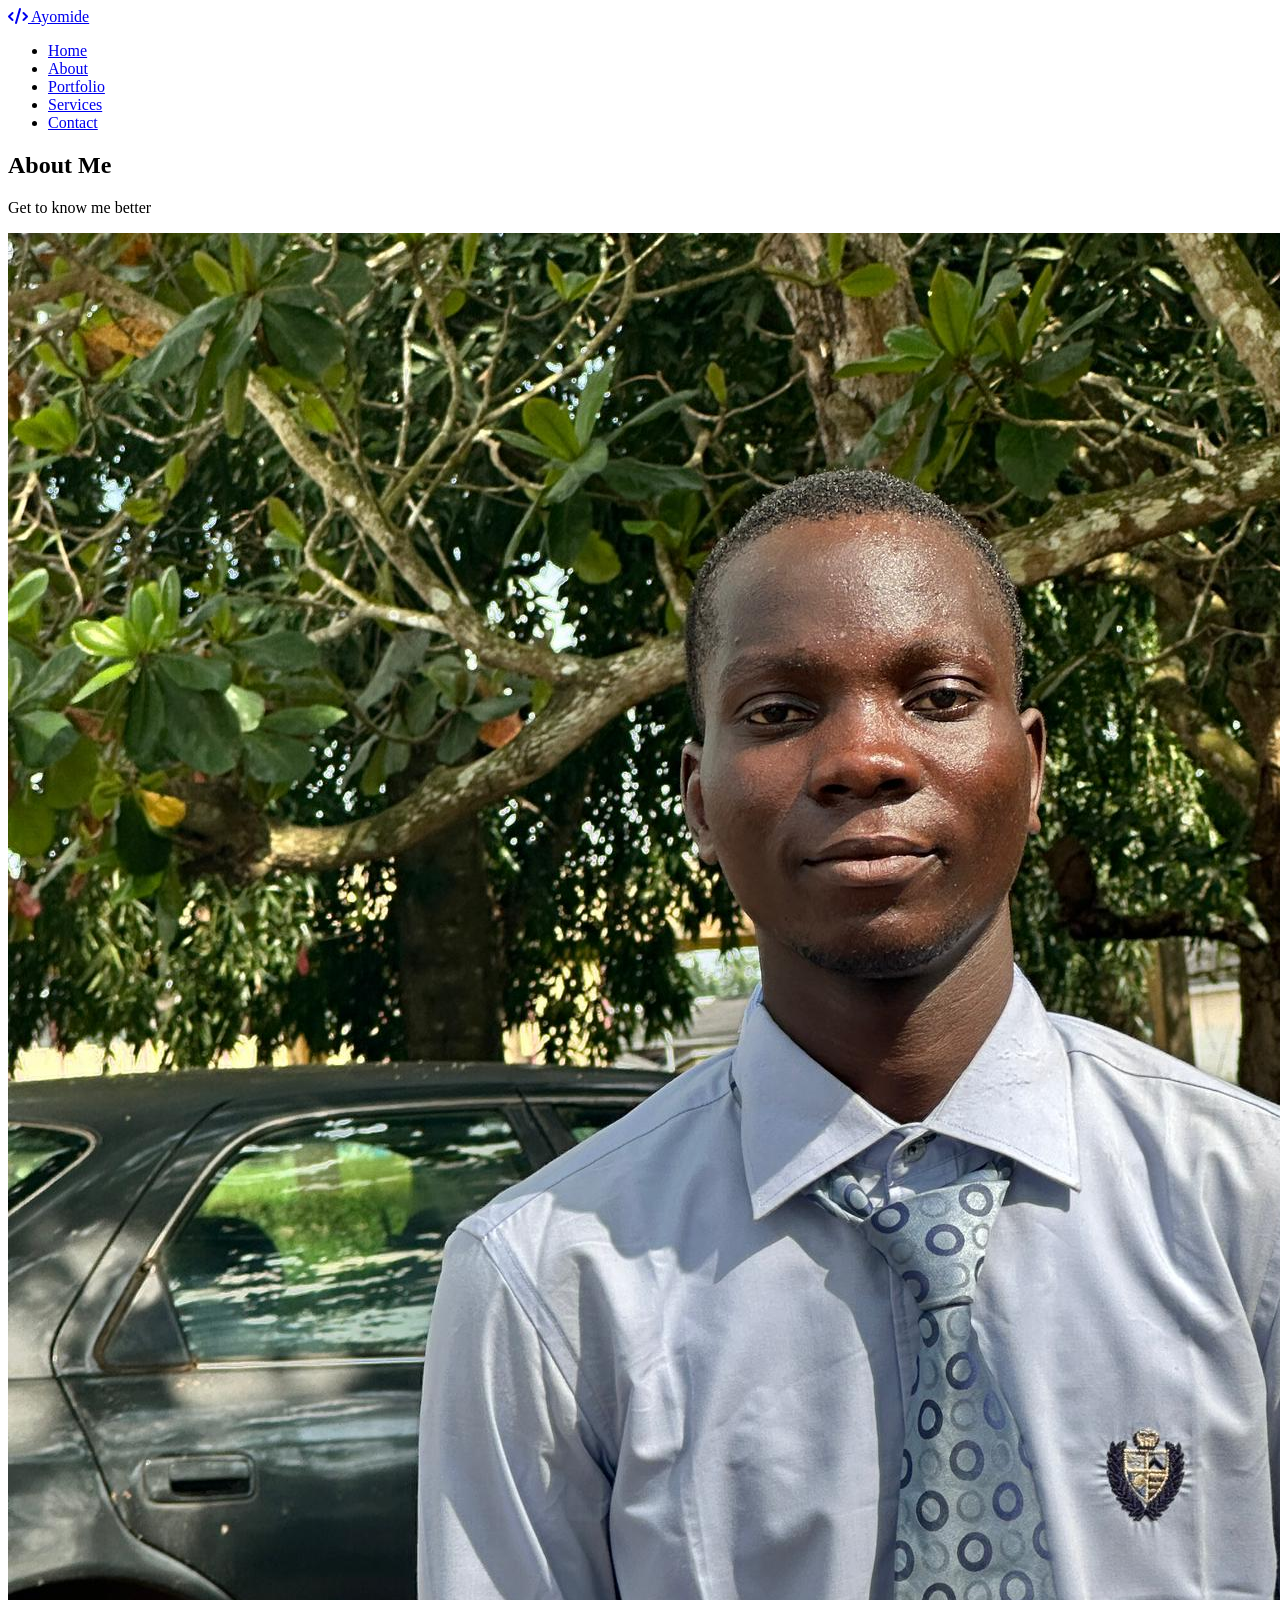
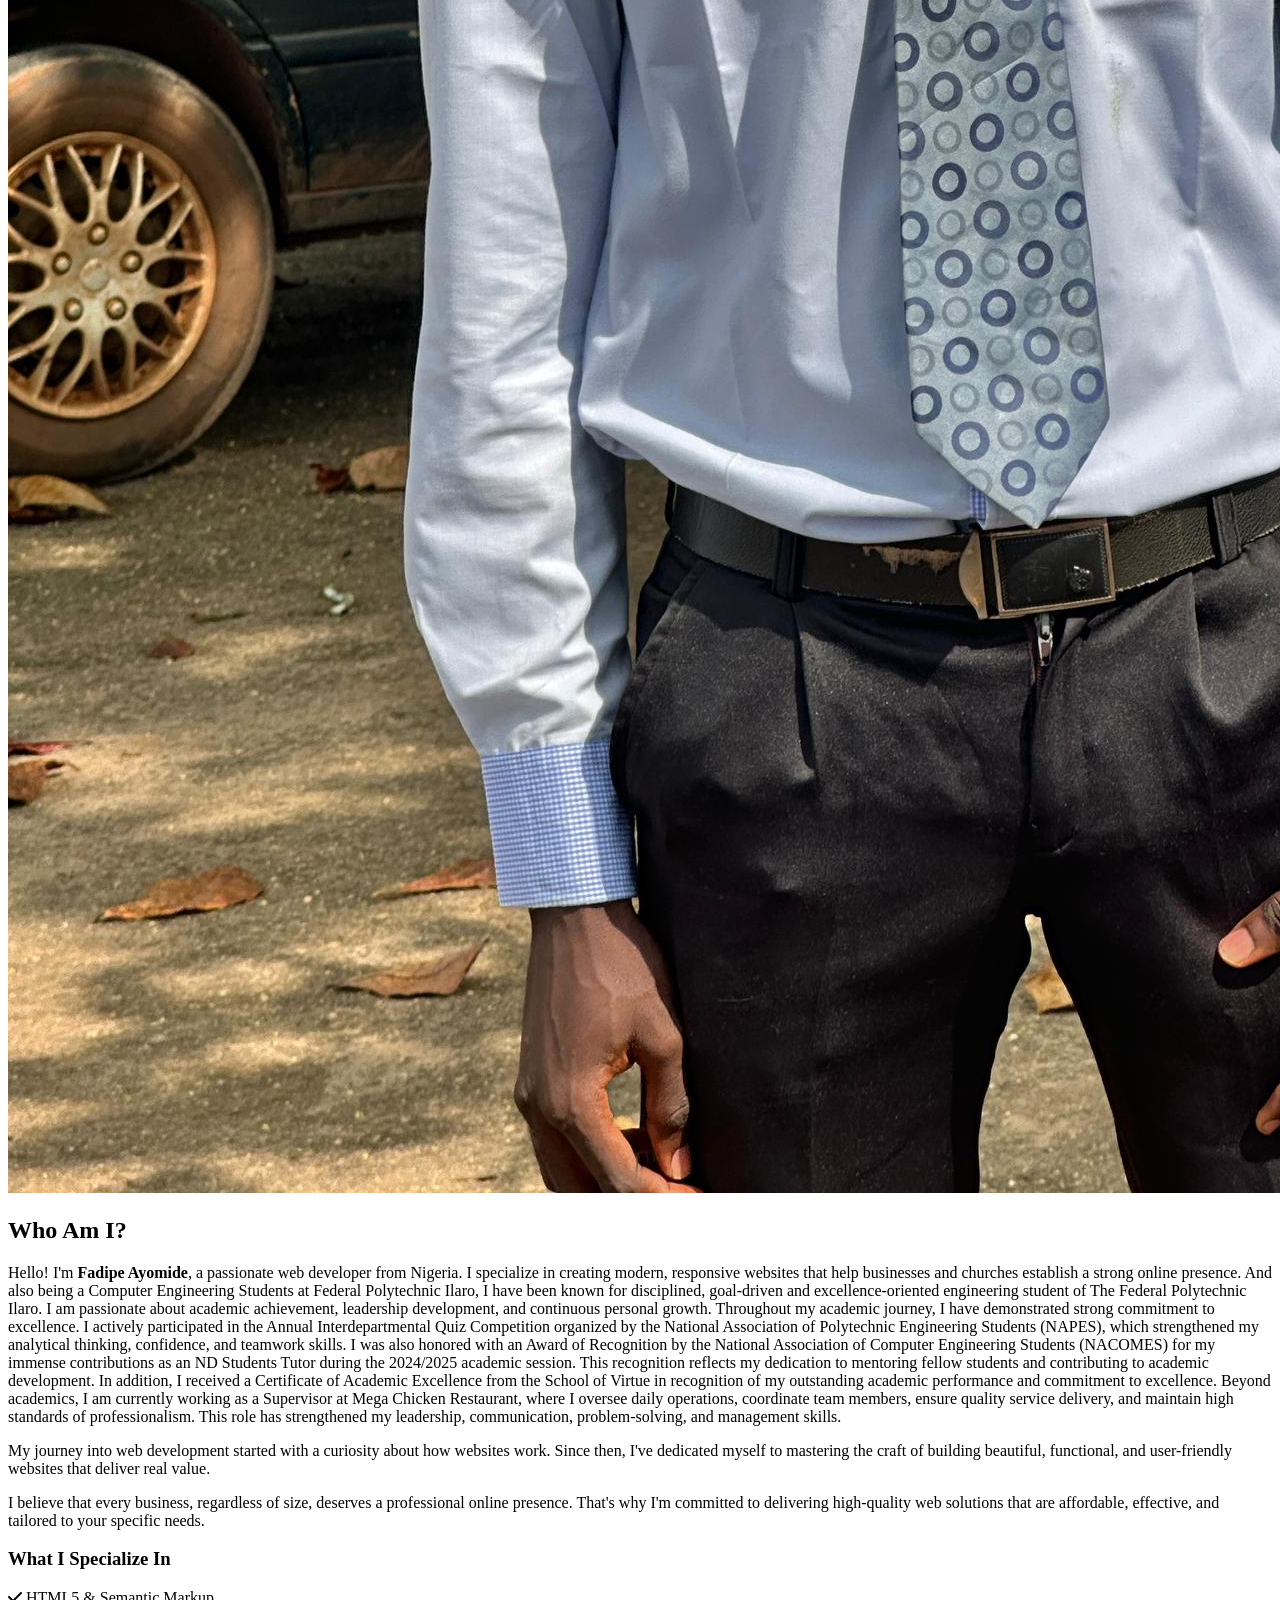
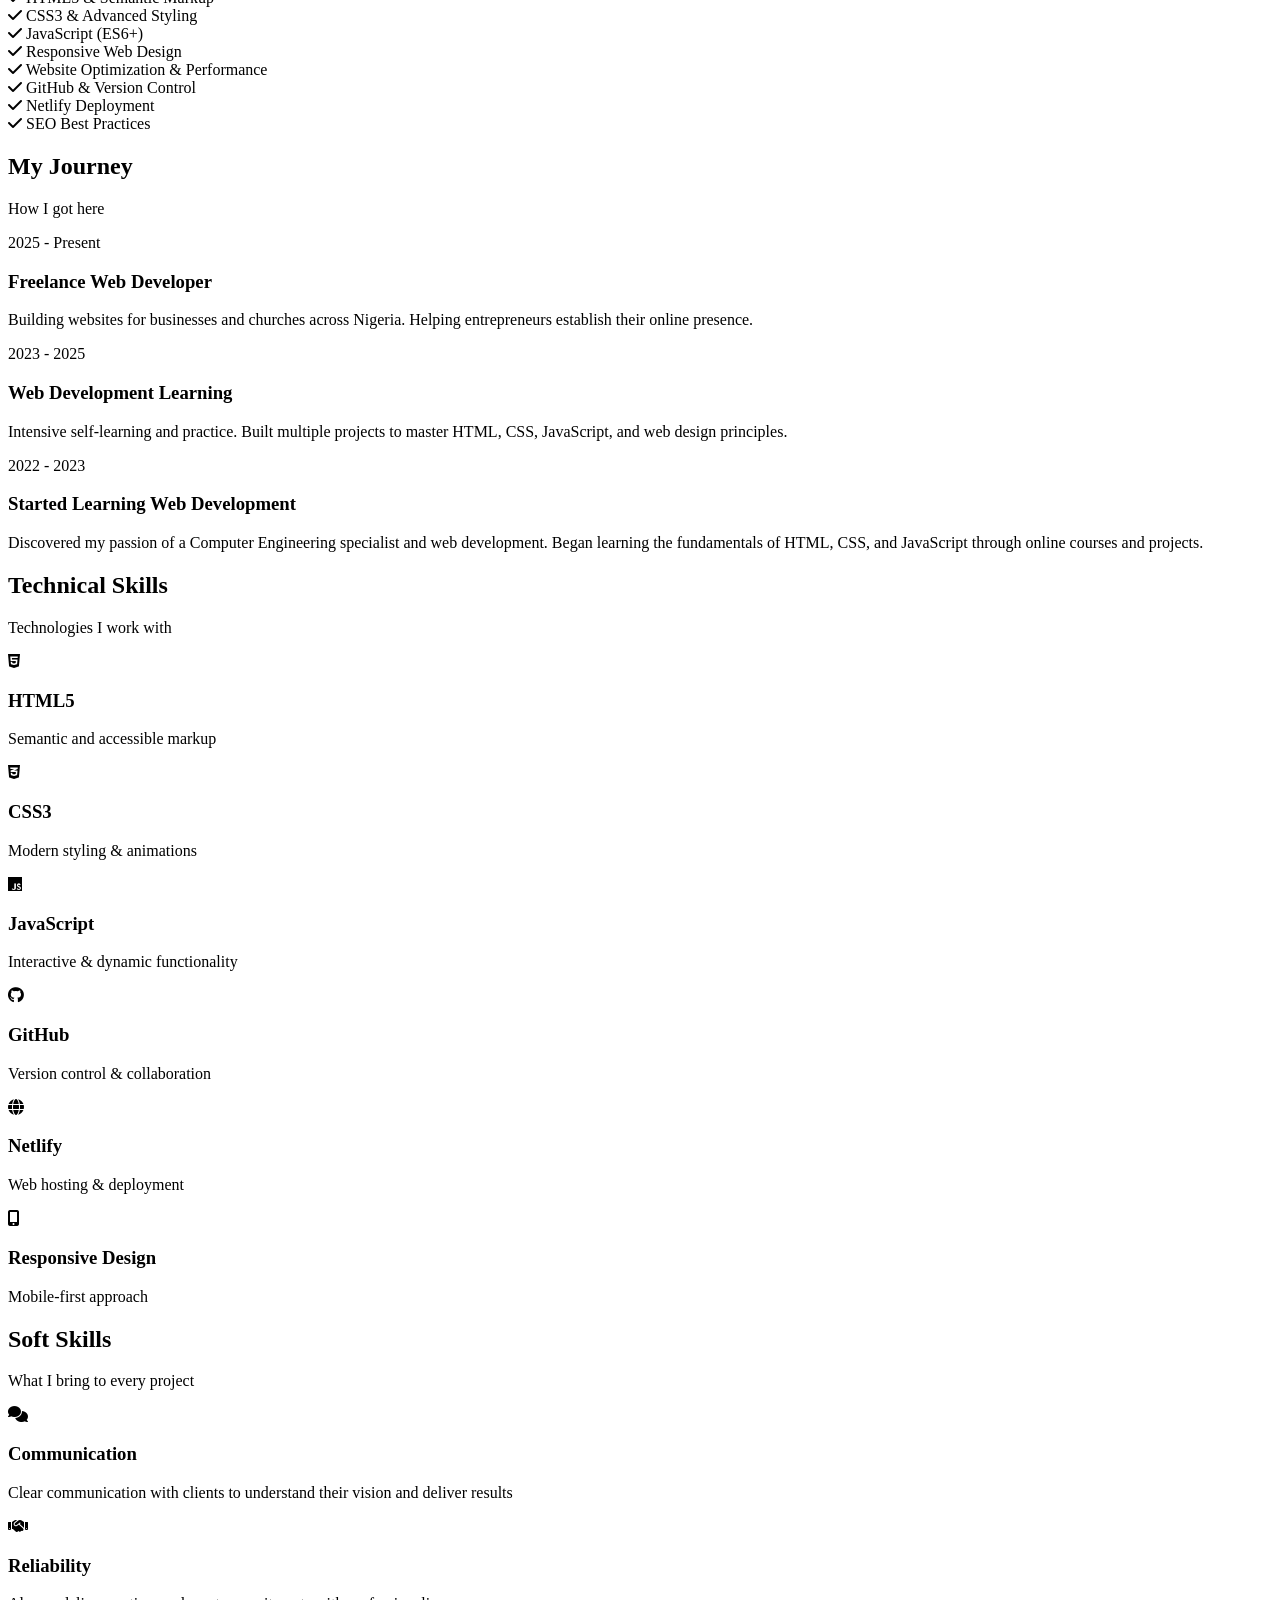
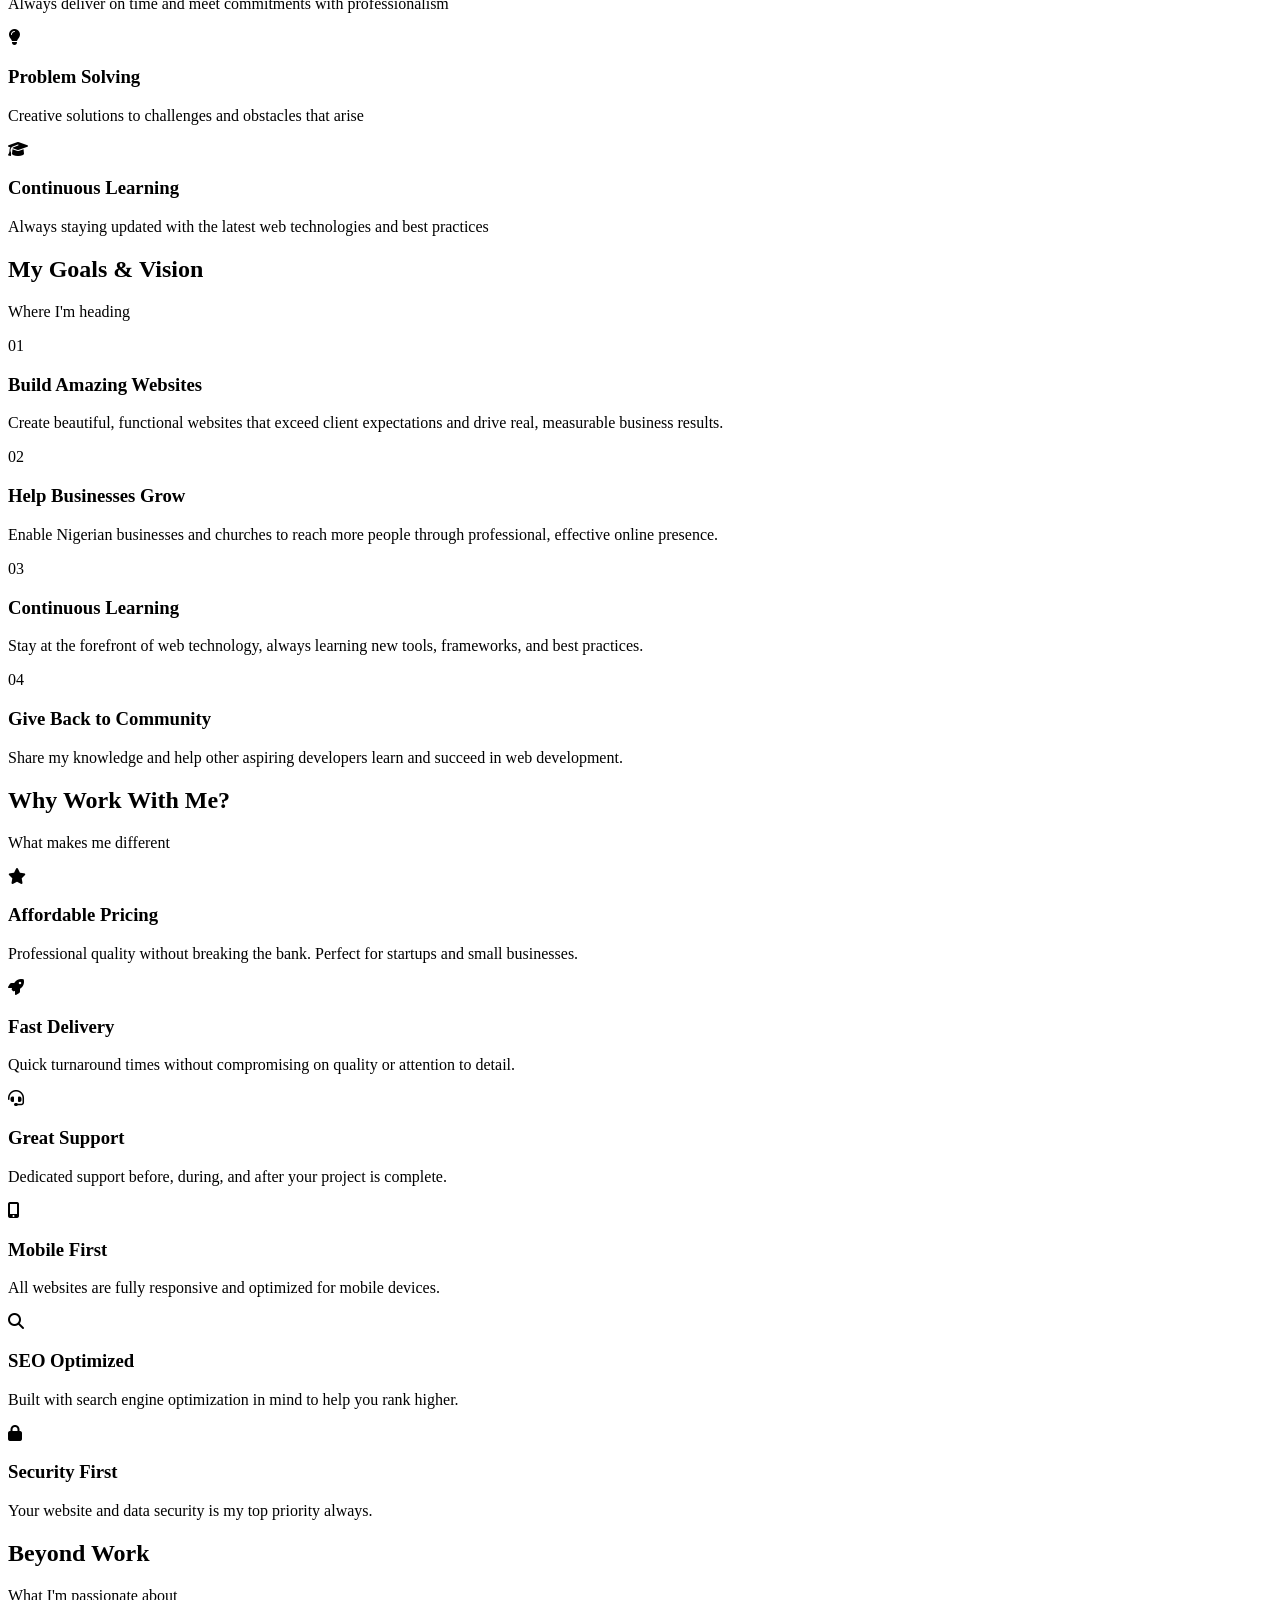
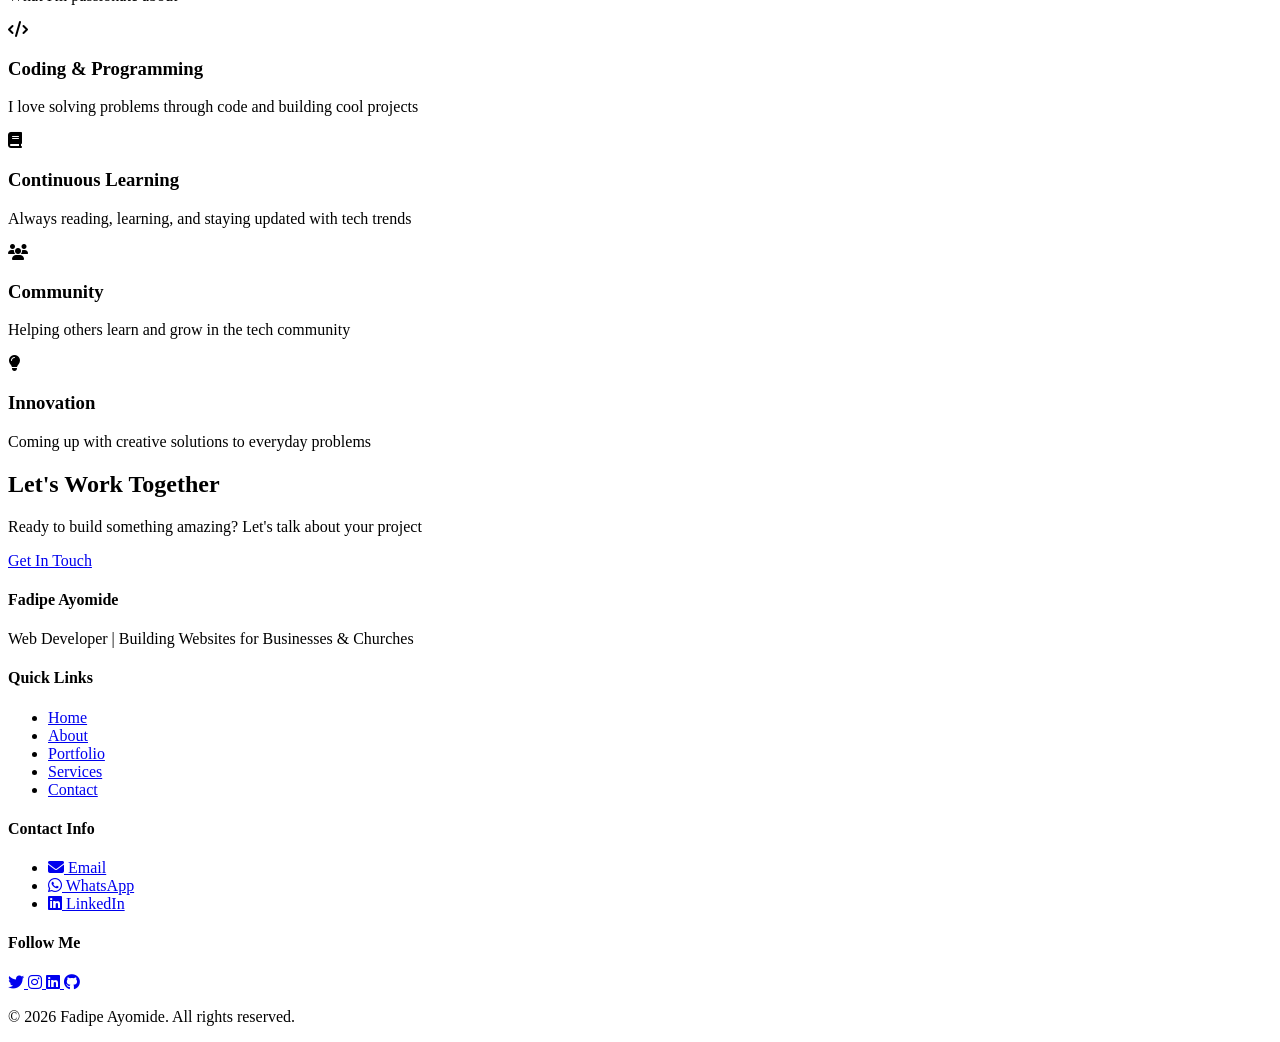
==== about.html @ 08aa9888 "Add files via upload Initial upload" ====
<!DOCTYPE html>
<html lang="en">
<head>
    <meta charset="UTF-8">
    <meta name="viewport" content="width=device-width, initial-scale=1.0">
    <title>About Me - Fadipe Ayomide | Web Developer</title>
    <link rel="stylesheet" href="css/styles.css">
    <link rel="stylesheet" href="css/responsive.css">
    <link rel="stylesheet" href="https://cdnjs.cloudflare.com/ajax/libs/font-awesome/6.4.0/css/all.min.css">
</head>
<body>
    <!-- ==================== NAVIGATION ==================== -->
    <nav class="navbar">
        <div class="container">
            <div class="logo">
                <a href="index.html">
                    <i class="fas fa-code"></i> Ayomide
                </a>
            </div>
            <ul class="nav-links">
                <li><a href="index.html">Home</a></li>
                <li><a href="about.html" class="active">About</a></li>
                <li><a href="portfolio.html">Portfolio</a></li>
                <li><a href="services.html">Services</a></li>
                <li><a href="contact.html">Contact</a></li>
            </ul>
            <div class="hamburger">
                <span></span>
                <span></span>
                <span></span>
            </div>
        </div>
    </nav>

    <!-- ==================== PAGE HEADER ==================== -->
    <section class="page-header">
        <div class="container">
            <h1>About Me</h1>
            <p>Get to know me better</p>
        </div>
    </section>

    <!-- ==================== ABOUT CONTENT ==================== -->
    <section class="about-section">
        <div class="container">
            <div class="about-grid">
                <div class="about-image">
                    <img src="profile-photo.jpg" alt="Fadipe Ayomide - Web Developer">
                </div>
                <div class="about-content">
                    <h2>Who Am I?</h2>
                    <p>
                        Hello! I'm <strong>Fadipe Ayomide</strong>, a passionate web developer from Nigeria. 
                        I specialize in creating modern, responsive websites that help businesses and churches 
                        establish a strong online presence.
                        And also being a Computer Engineering Students at Federal Polytechnic Ilaro, I have been known for  disciplined, goal-driven and excellence-oriented engineering student of The Federal Polytechnic Ilaro. I am passionate about academic achievement, leadership development, and continuous personal growth.
Throughout my academic journey, I have demonstrated strong commitment to excellence. I actively participated in the Annual Interdepartmental Quiz Competition organized by the National Association of Polytechnic Engineering Students (NAPES), which strengthened my analytical thinking, confidence, and teamwork skills.
I was also honored with an Award of Recognition by the National Association of Computer Engineering Students (NACOMES) for my immense contributions as an ND Students Tutor during the 2024/2025 academic session. This recognition reflects my dedication to mentoring fellow students and contributing to academic development.
In addition, I received a Certificate of Academic Excellence from the School of Virtue in recognition of my outstanding academic performance and commitment to excellence.
Beyond academics, I am currently working as a Supervisor at Mega Chicken Restaurant, where I oversee daily operations, coordinate team members, ensure quality service delivery, and maintain high standards of professionalism. This role has strengthened my leadership, communication, problem-solving, and management skills.
                    </p>
                    <p>
                        My journey into web development started with a curiosity about how websites work. 
                        Since then, I've dedicated myself to mastering the craft of building beautiful, 
                        functional, and user-friendly websites that deliver real value.
                    </p>
                    <p>
                        I believe that every business, regardless of size, deserves a professional online presence. 
                        That's why I'm committed to delivering high-quality web solutions that are affordable, 
                        effective, and tailored to your specific needs.
                    </p>

                    <h3>What I Specialize In</h3>
                    <div class="skills-list">
                        <div class="skill-item-text">
                            <i class="fas fa-check"></i>
                            <span>HTML5 & Semantic Markup</span>
                        </div>
                        <div class="skill-item-text">
                            <i class="fas fa-check"></i>
                            <span>CSS3 & Advanced Styling</span>
                        </div>
                        <div class="skill-item-text">
                            <i class="fas fa-check"></i>
                            <span>JavaScript (ES6+)</span>
                        </div>
                        <div class="skill-item-text">
                            <i class="fas fa-check"></i>
                            <span>Responsive Web Design</span>
                        </div>
                        <div class="skill-item-text">
                            <i class="fas fa-check"></i>
                            <span>Website Optimization & Performance</span>
                        </div>
                        <div class="skill-item-text">
                            <i class="fas fa-check"></i>
                            <span>GitHub & Version Control</span>
                        </div>
                        <div class="skill-item-text">
                            <i class="fas fa-check"></i>
                            <span>Netlify Deployment</span>
                        </div>
                        <div class="skill-item-text">
                            <i class="fas fa-check"></i>
                            <span>SEO Best Practices</span>
                        </div>
                    </div>
                </div>
            </div>
        </div>
    </section>

    <!-- ==================== EXPERIENCE TIMELINE ==================== -->
    <section class="experience-section">
        <div class="container">
            <div class="section-header">
                <h2>My Journey</h2>
                <p class="section-subtitle">How I got here</p>
            </div>

            <div class="timeline">
                <div class="timeline-item">
                    <div class="timeline-date">2025 - Present</div>
                    <div class="timeline-content">
                        <h3>Freelance Web Developer</h3>
                        <p>
                            Building websites for businesses and churches across Nigeria. 
                            Helping entrepreneurs establish their online presence.
                        </p>
                    </div>
                </div>

                <div class="timeline-item">
                    <div class="timeline-date">2023 - 2025</div>
                    <div class="timeline-content">
                        <h3>Web Development Learning</h3>
                        <p>
                            Intensive self-learning and practice. Built multiple projects to master 
                            HTML, CSS, JavaScript, and web design principles.
                        </p>
                    </div>
                </div>

                <div class="timeline-item">
                    <div class="timeline-date">2022 - 2023</div>
                    <div class="timeline-content">
                        <h3>Started Learning Web Development</h3>
                        <p>
                            Discovered my passion of a Computer Engineering specialist and web development. Began learning the fundamentals 
                            of HTML, CSS, and JavaScript through online courses and projects.
                        </p>
                    </div>
                </div>
            </div>
        </div>
    </section>

    <!-- ==================== TECHNICAL SKILLS ==================== -->
    <section class="technical-skills">
        <div class="container">
            <div class="section-header">
                <h2>Technical Skills</h2>
                <p class="section-subtitle">Technologies I work with</p>
            </div>

            <div class="skills-grid">
                <div class="skill-card">
                    <i class="fab fa-html5"></i>
                    <h3>HTML5</h3>
                    <p>Semantic and accessible markup</p>
                </div>
                <div class="skill-card">
                    <i class="fab fa-css3-alt"></i>
                    <h3>CSS3</h3>
                    <p>Modern styling & animations</p>
                </div>
                <div class="skill-card">
                    <i class="fab fa-js"></i>
                    <h3>JavaScript</h3>
                    <p>Interactive & dynamic functionality</p>
                </div>
                <div class="skill-card">
                    <i class="fab fa-github"></i>
                    <h3>GitHub</h3>
                    <p>Version control & collaboration</p>
                </div>
                <div class="skill-card">
                    <i class="fas fa-globe"></i>
                    <h3>Netlify</h3>
                    <p>Web hosting & deployment</p>
                </div>
                <div class="skill-card">
                    <i class="fas fa-mobile-alt"></i>
                    <h3>Responsive Design</h3>
                    <p>Mobile-first approach</p>
                </div>
            </div>
        </div>
    </section>

    <!-- ==================== SOFT SKILLS ==================== -->
    <section class="soft-skills">
        <div class="container">
            <div class="section-header">
                <h2>Soft Skills</h2>
                <p class="section-subtitle">What I bring to every project</p>
            </div>

            <div class="soft-skills-grid">
                <div class="soft-skill-card">
                    <i class="fas fa-comments"></i>
                    <h3>Communication</h3>
                    <p>Clear communication with clients to understand their vision and deliver results</p>
                </div>
                <div class="soft-skill-card">
                    <i class="fas fa-handshake"></i>
                    <h3>Reliability</h3>
                    <p>Always deliver on time and meet commitments with professionalism</p>
                </div>
                <div class="soft-skill-card">
                    <i class="fas fa-lightbulb"></i>
                    <h3>Problem Solving</h3>
                    <p>Creative solutions to challenges and obstacles that arise</p>
                </div>
                <div class="soft-skill-card">
                    <i class="fas fa-graduation-cap"></i>
                    <h3>Continuous Learning</h3>
                    <p>Always staying updated with the latest web technologies and best practices</p>
                </div>
            </div>
        </div>
    </section>

    <!-- ==================== GOALS & VISION ==================== -->
    <section class="goals-section">
        <div class="container">
            <div class="section-header">
                <h2>My Goals & Vision</h2>
                <p class="section-subtitle">Where I'm heading</p>
            </div>

            <div class="goals-grid">
                <div class="goal-card">
                    <div class="goal-number">01</div>
                    <h3>Build Amazing Websites</h3>
                    <p>
                        Create beautiful, functional websites that exceed client expectations 
                        and drive real, measurable business results.
                    </p>
                </div>
                <div class="goal-card">
                    <div class="goal-number">02</div>
                    <h3>Help Businesses Grow</h3>
                    <p>
                        Enable Nigerian businesses and churches to reach more people through 
                        professional, effective online presence.
                    </p>
                </div>
                <div class="goal-card">
                    <div class="goal-number">03</div>
                    <h3>Continuous Learning</h3>
                    <p>
                        Stay at the forefront of web technology, always learning new tools, 
                        frameworks, and best practices.
                    </p>
                </div>
                <div class="goal-card">
                    <div class="goal-number">04</div>
                    <h3>Give Back to Community</h3>
                    <p>
                        Share my knowledge and help other aspiring developers learn and succeed 
                        in web development.
                    </p>
                </div>
            </div>
        </div>
    </section>

    <!-- ==================== WHY WORK WITH ME ==================== -->
    <section class="why-me">
        <div class="container">
            <div class="section-header">
                <h2>Why Work With Me?</h2>
                <p class="section-subtitle">What makes me different</p>
            </div>

            <div class="why-me-grid">
                <div class="why-me-card">
                    <i class="fas fa-star"></i>
                    <h3>Affordable Pricing</h3>
                    <p>Professional quality without breaking the bank. Perfect for startups and small businesses.</p>
                </div>
                <div class="why-me-card">
                    <i class="fas fa-rocket"></i>
                    <h3>Fast Delivery</h3>
                    <p>Quick turnaround times without compromising on quality or attention to detail.</p>
                </div>
                <div class="why-me-card">
                    <i class="fas fa-headset"></i>
                    <h3>Great Support</h3>
                    <p>Dedicated support before, during, and after your project is complete.</p>
                </div>
                <div class="why-me-card">
                    <i class="fas fa-mobile-alt"></i>
                    <h3>Mobile First</h3>
                    <p>All websites are fully responsive and optimized for mobile devices.</p>
                </div>
                <div class="why-me-card">
                    <i class="fas fa-search"></i>
                    <h3>SEO Optimized</h3>
                    <p>Built with search engine optimization in mind to help you rank higher.</p>
                </div>
                <div class="why-me-card">
                    <i class="fas fa-lock"></i>
                    <h3>Security First</h3>
                    <p>Your website and data security is my top priority always.</p>
                </div>
            </div>
        </div>
    </section>

    <!-- ==================== PERSONAL INTERESTS ==================== -->
    <section class="interests-section">
        <div class="container">
            <div class="section-header">
                <h2>Beyond Work</h2>
                <p class="section-subtitle">What I'm passionate about</p>
            </div>

            <div class="interests-grid">
                <div class="interest-card">
                    <i class="fas fa-code"></i>
                    <h3>Coding & Programming</h3>
                    <p>I love solving problems through code and building cool projects</p>
                </div>
                <div class="interest-card">
                    <i class="fas fa-book"></i>
                    <h3>Continuous Learning</h3>
                    <p>Always reading, learning, and staying updated with tech trends</p>
                </div>
                <div class="interest-card">
                    <i class="fas fa-users"></i>
                    <h3>Community</h3>
                    <p>Helping others learn and grow in the tech community</p>
                </div>
                <div class="interest-card">
                    <i class="fas fa-lightbulb"></i>
                    <h3>Innovation</h3>
                    <p>Coming up with creative solutions to everyday problems</p>
                </div>
            </div>
        </div>
    </section>

    <!-- ==================== CTA SECTION ==================== -->
    <section class="cta">
        <div class="container">
            <h2>Let's Work Together</h2>
            <p>Ready to build something amazing? Let's talk about your project</p>
            <a href="contact.html" class="btn btn-light">Get In Touch</a>
        </div>
    </section>

    <!-- ==================== FOOTER ==================== -->
    <footer class="footer">
        <div class="container">
            <div class="footer-content">
                <div class="footer-section">
                    <h4>Fadipe Ayomide</h4>
                    <p>Web Developer | Building Websites for Businesses & Churches</p>
                </div>

                <div class="footer-section">
                    <h4>Quick Links</h4>
                    <ul>
                        <li><a href="index.html">Home</a></li>
                        <li><a href="about.html">About</a></li>
                        <li><a href="portfolio.html">Portfolio</a></li>
                        <li><a href="services.html">Services</a></li>
                        <li><a href="contact.html">Contact</a></li>
                    </ul>
                </div>

                <div class="footer-section">
                    <h4>Contact Info</h4>
                    <ul>
                        <li>
                            <a href="mailto:fadipeayomide17@gmail.com">
                                <i class="fas fa-envelope"></i> Email
                            </a>
                        </li>
                        <li>
                            <a href="https://wa.me/2349033212713" target="_blank">
                                <i class="fab fa-whatsapp"></i> WhatsApp
                            </a>
                        </li>
                        <li>
                            <a href="https://www.linkedin.com/in/fadipe-ayomide-oo1" target="_blank">
                                <i class="fab fa-linkedin"></i> LinkedIn
                            </a>
                        </li>
                    </ul>
                </div>

                <div class="footer-section">
                    <h4>Follow Me</h4>
                    <div class="social-links">
                        <a href="https://twitter.com" target="_blank" title="Twitter">
                            <i class="fab fa-twitter"></i>
                        </a>
                        <a href="https://instagram.com" target="_blank" title="Instagram">
                            <i class="fab fa-instagram"></i>
                        </a>
                        <a href="https://www.linkedin.com/in/fadipe-ayomide-oo1" target="_blank" title="LinkedIn">
                            <i class="fab fa-linkedin"></i>
                        </a>
                        <a href="https://github.com" target="_blank" title="GitHub">
                            <i class="fab fa-github"></i>
                        </a>
                    </div>
                </div>
            </div>

            <div class="footer-bottom">
                <p>&copy; 2026 Fadipe Ayomide. All rights reserved.</p>
            </div>
        </div>
    </footer>

    <!-- ==================== SCRIPTS ==================== -->
    <script src="js/script.js"></script>
</body>
</html>
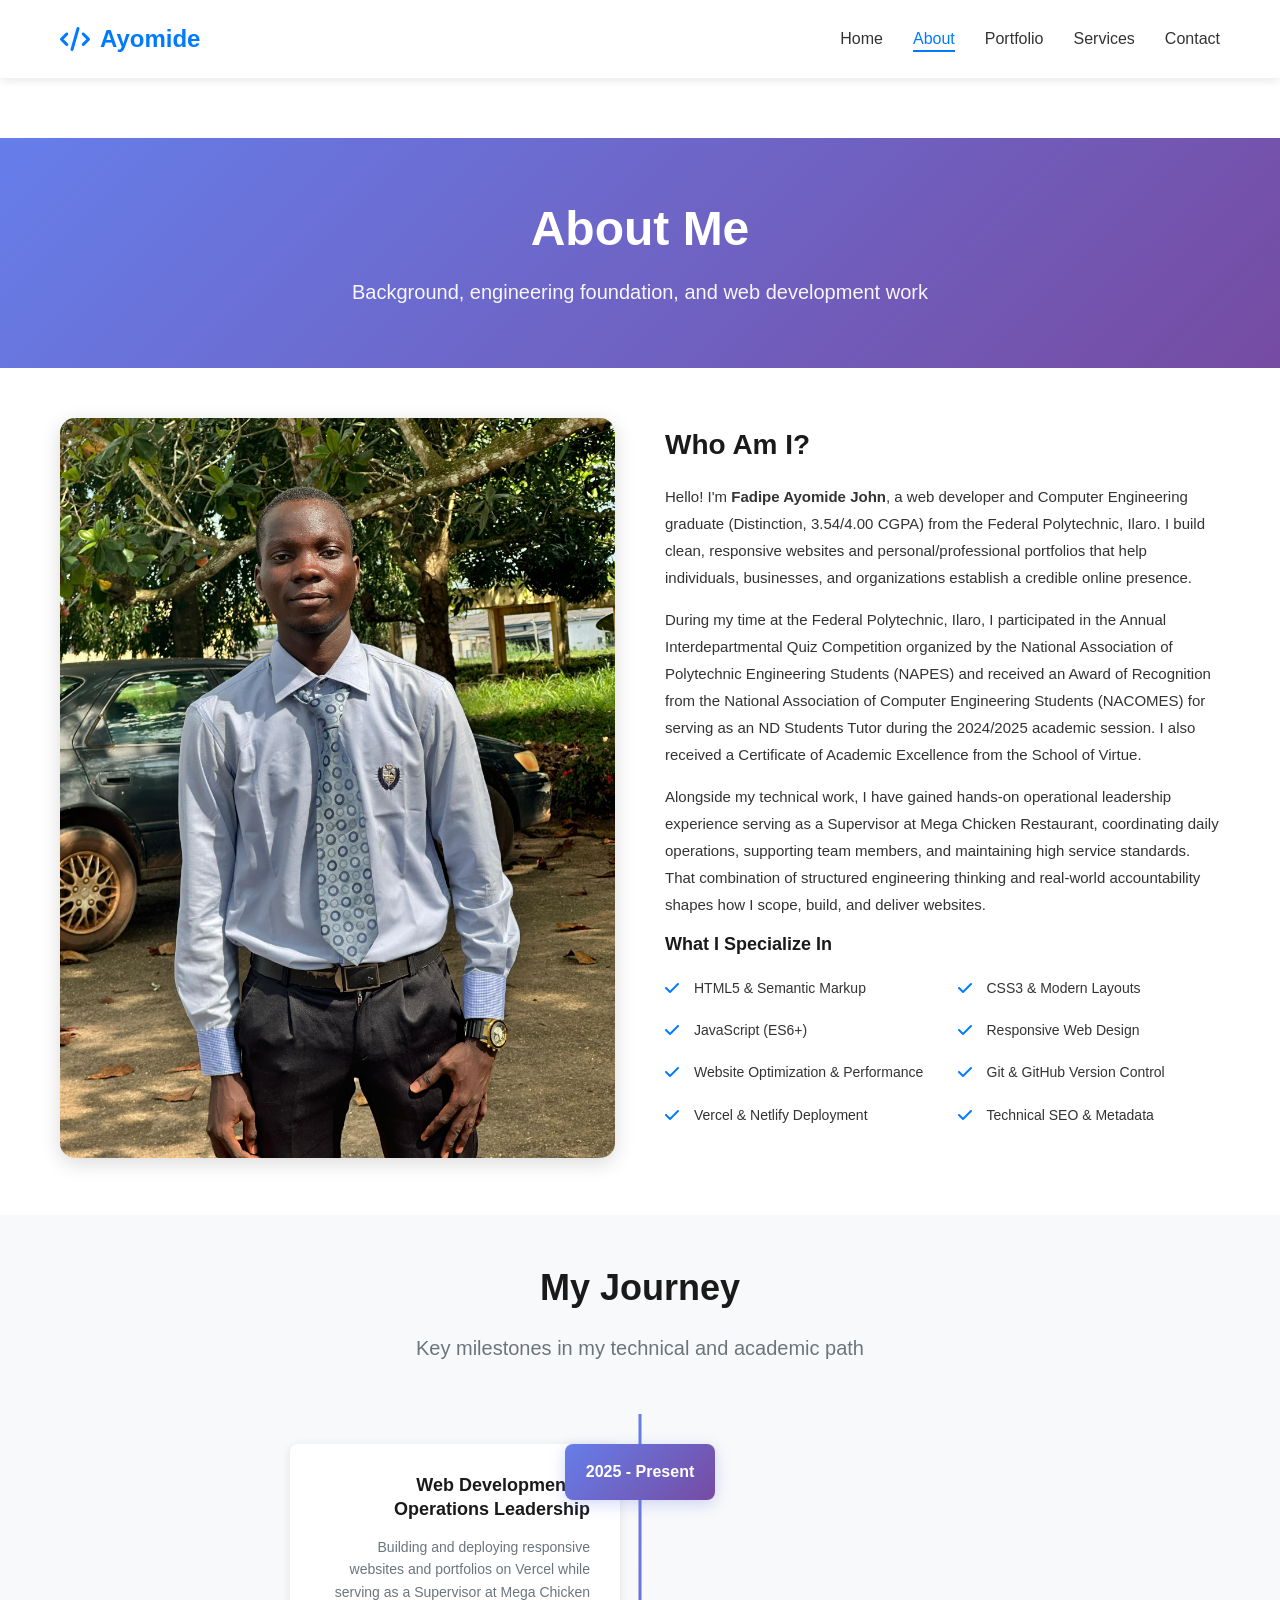
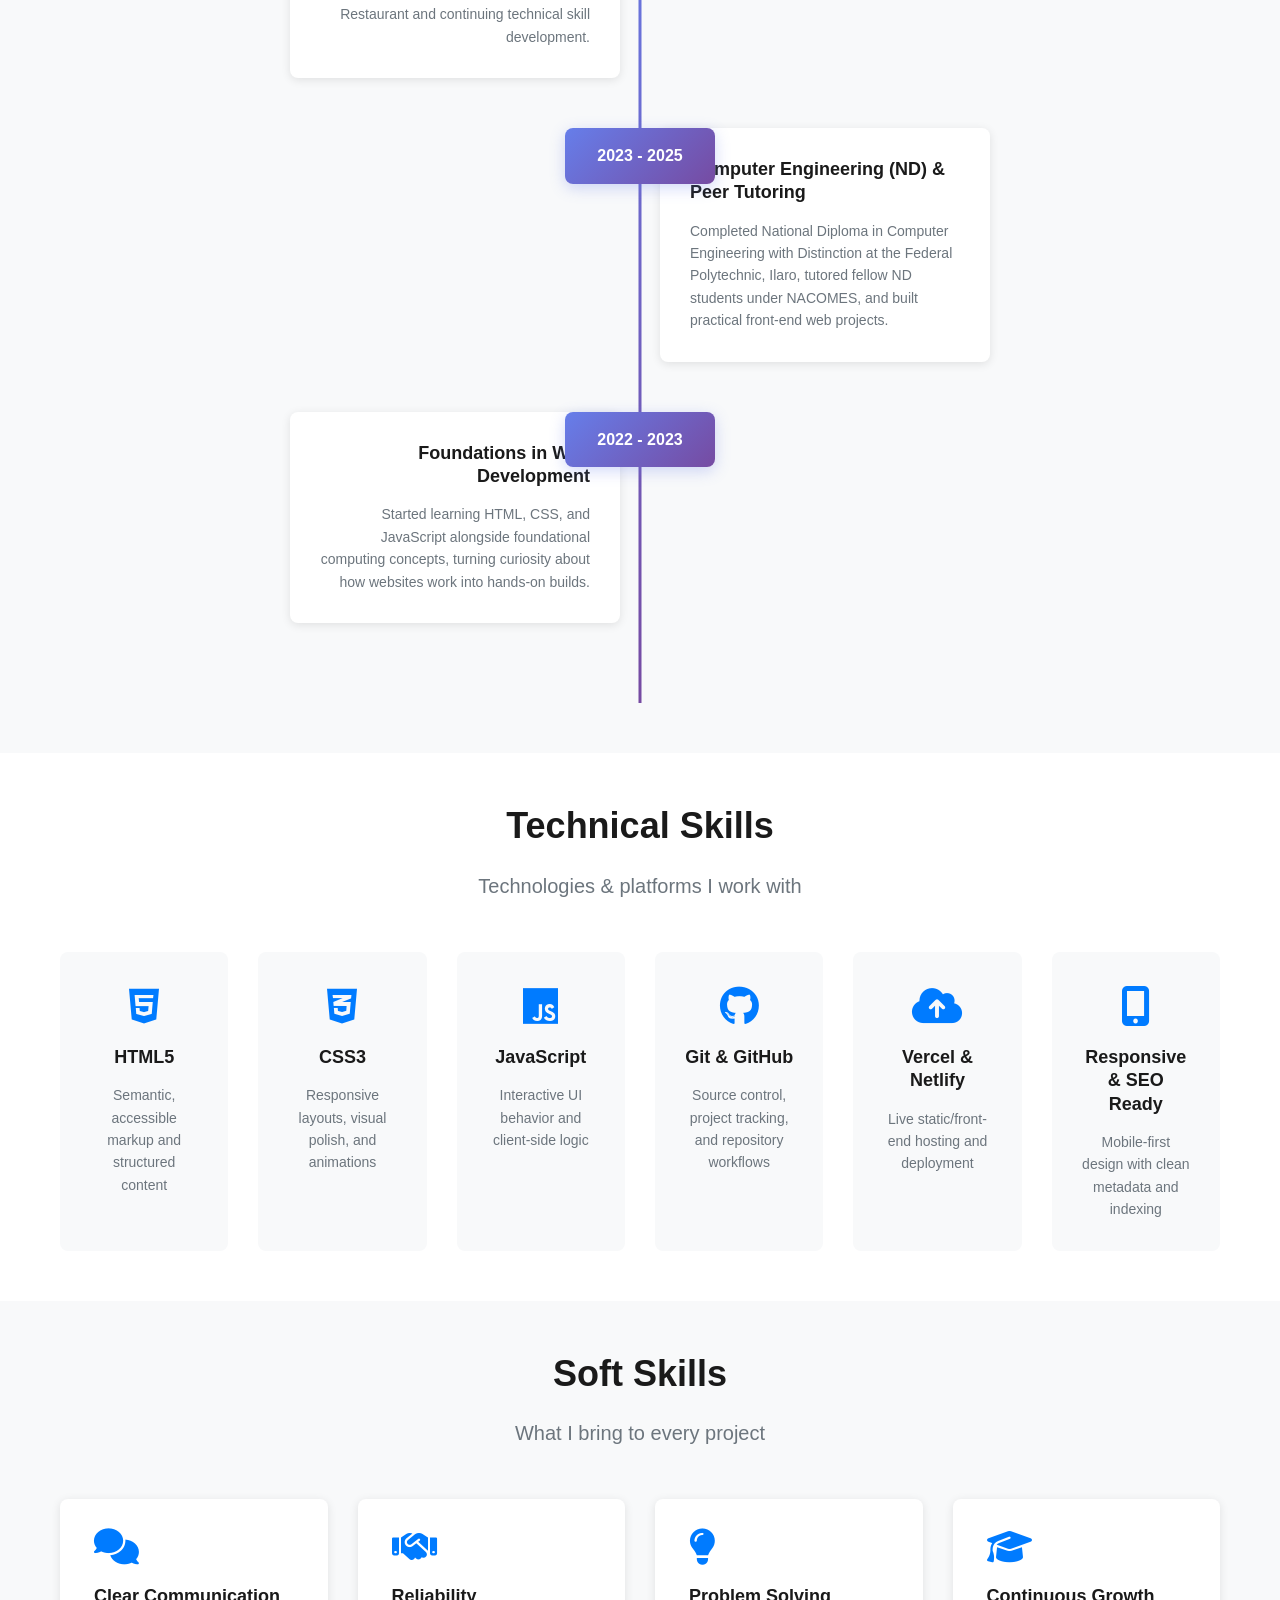
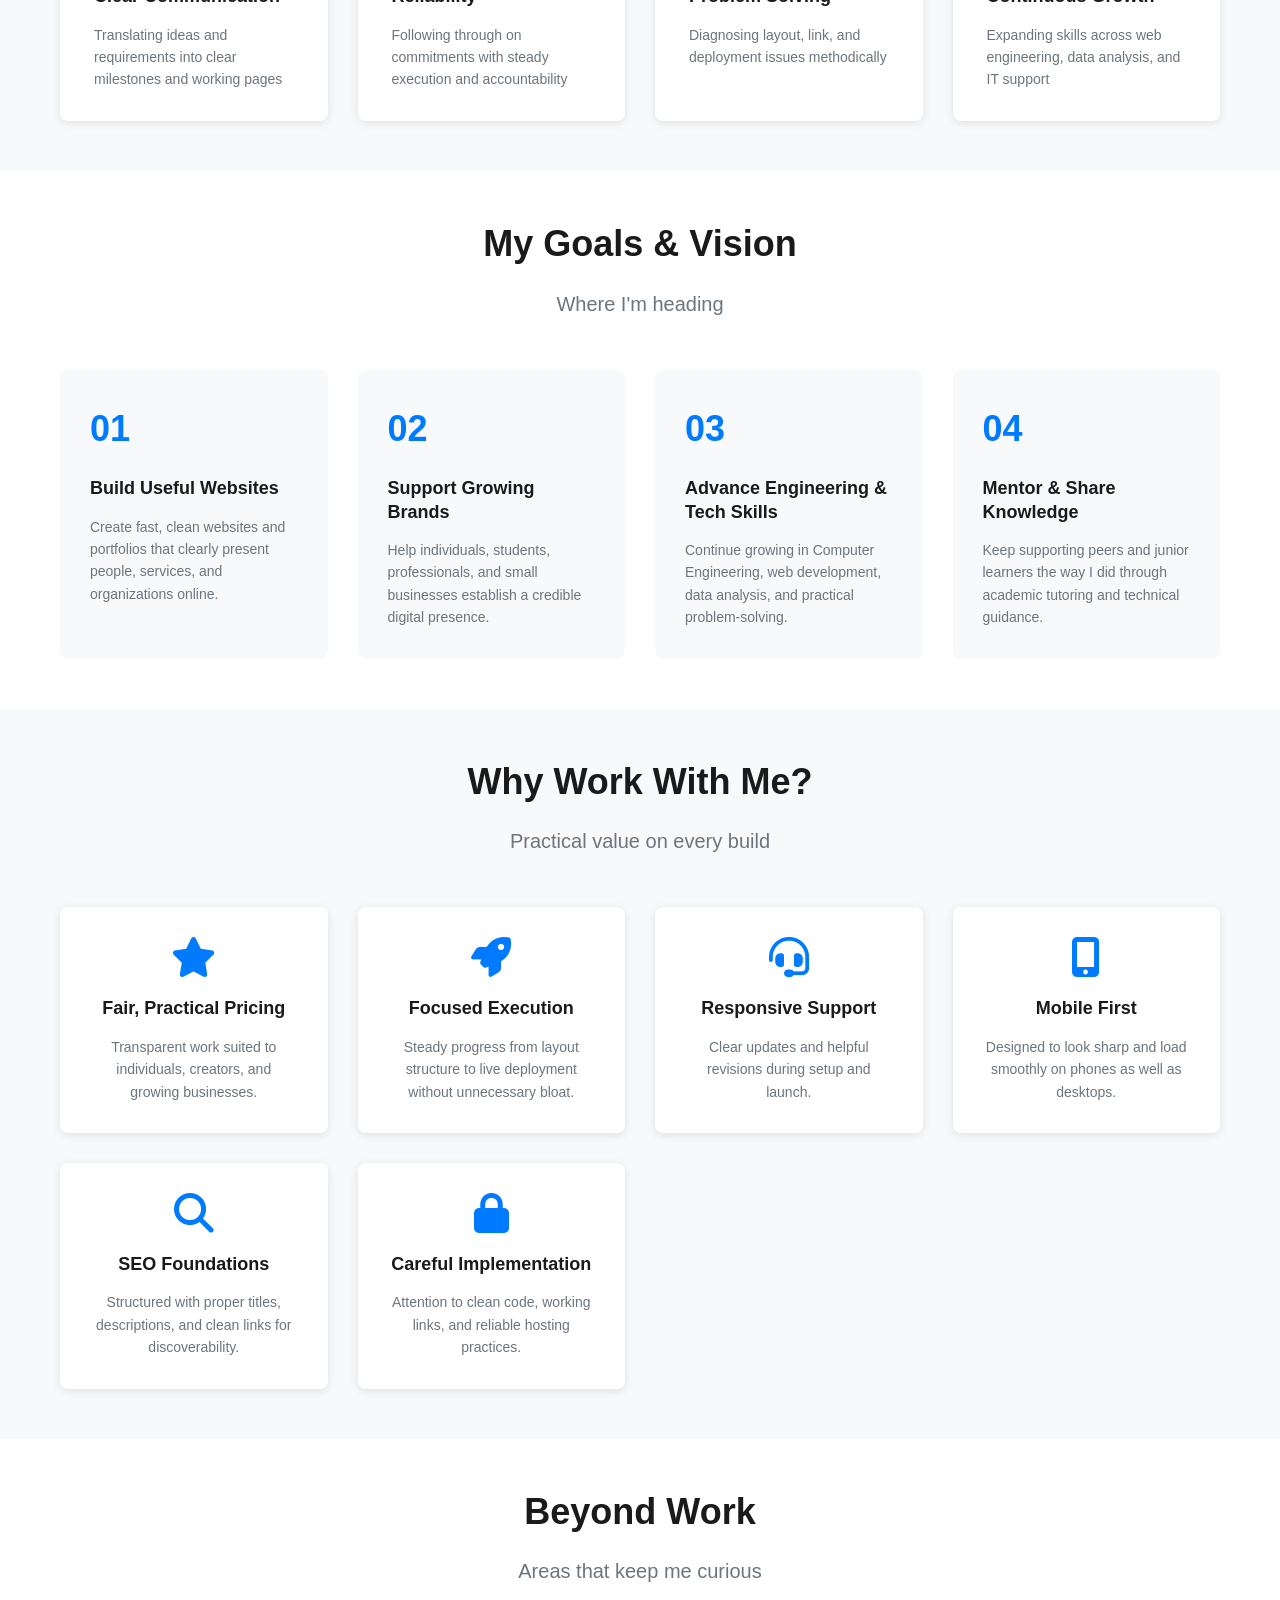
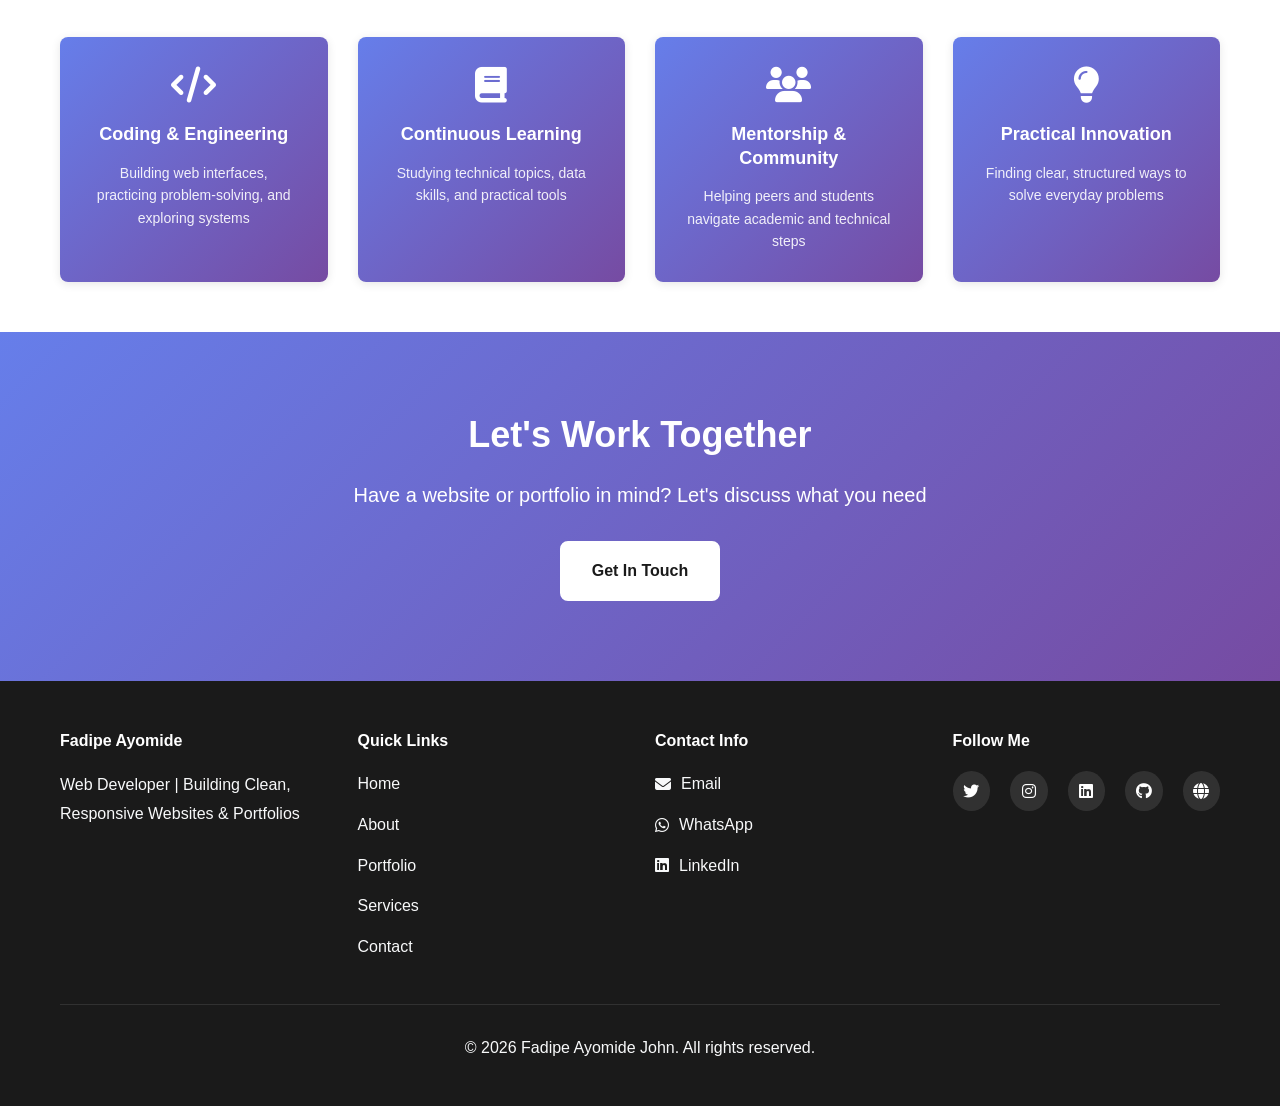
==== commit 108e4440: "Update personal details and content in about.html" ====
--- a/about.html
+++ b/about.html
@@ -3,10 +3,19 @@
 <head>
     <meta charset="UTF-8">
     <meta name="viewport" content="width=device-width, initial-scale=1.0">
-    <title>About Me - Fadipe Ayomide | Web Developer</title>
+    <title>About Me - Fadipe Ayomide John | Web Developer</title>
     <link rel="stylesheet" href="css/styles.css">
     <link rel="stylesheet" href="css/responsive.css">
     <link rel="stylesheet" href="https://cdnjs.cloudflare.com/ajax/libs/font-awesome/6.4.0/css/all.min.css">
+
+    <!-- ==================== Google Analytics ==================== -->
+    <script async src="https://www.googletagmanager.com/gtag/js?id=G-K5BEQGF1L0"></script>
+    <script>
+        window.dataLayer = window.dataLayer || [];
+        function gtag(){dataLayer.push(arguments);}
+        gtag('js', new Date());
+        gtag('config', 'G-K5BEQGF1L0');
+    </script>
 </head>
 <body>
     <!-- ==================== NAVIGATION ==================== -->
@@ -36,7 +45,7 @@
     <section class="page-header">
         <div class="container">
             <h1>About Me</h1>
-            <p>Get to know me better</p>
+            <p>Background, engineering foundation, and web development work</p>
         </div>
     </section>
 
@@ -45,29 +54,30 @@
         <div class="container">
             <div class="about-grid">
                 <div class="about-image">
-                    <img src="profile-photo.jpg" alt="Fadipe Ayomide - Web Developer">
+                    <img src="profile-photo.jpg" alt="Fadipe Ayomide John - Web Developer">
                 </div>
                 <div class="about-content">
                     <h2>Who Am I?</h2>
                     <p>
-                        Hello! I'm <strong>Fadipe Ayomide</strong>, a passionate web developer from Nigeria. 
-                        I specialize in creating modern, responsive websites that help businesses and churches 
-                        establish a strong online presence.
-                        And also being a Computer Engineering Students at Federal Polytechnic Ilaro, I have been known for  disciplined, goal-driven and excellence-oriented engineering student of The Federal Polytechnic Ilaro. I am passionate about academic achievement, leadership development, and continuous personal growth.
-Throughout my academic journey, I have demonstrated strong commitment to excellence. I actively participated in the Annual Interdepartmental Quiz Competition organized by the National Association of Polytechnic Engineering Students (NAPES), which strengthened my analytical thinking, confidence, and teamwork skills.
-I was also honored with an Award of Recognition by the National Association of Computer Engineering Students (NACOMES) for my immense contributions as an ND Students Tutor during the 2024/2025 academic session. This recognition reflects my dedication to mentoring fellow students and contributing to academic development.
-In addition, I received a Certificate of Academic Excellence from the School of Virtue in recognition of my outstanding academic performance and commitment to excellence.
-Beyond academics, I am currently working as a Supervisor at Mega Chicken Restaurant, where I oversee daily operations, coordinate team members, ensure quality service delivery, and maintain high standards of professionalism. This role has strengthened my leadership, communication, problem-solving, and management skills.
-                    </p>
-                    <p>
-                        My journey into web development started with a curiosity about how websites work. 
-                        Since then, I've dedicated myself to mastering the craft of building beautiful, 
-                        functional, and user-friendly websites that deliver real value.
-                    </p>
-                    <p>
-                        I believe that every business, regardless of size, deserves a professional online presence. 
-                        That's why I'm committed to delivering high-quality web solutions that are affordable, 
-                        effective, and tailored to your specific needs.
+                        Hello! I'm <strong>Fadipe Ayomide John</strong>, a web developer and Computer Engineering
+                        graduate (Distinction, 3.54/4.00 CGPA) from the Federal Polytechnic, Ilaro. I build
+                        clean, responsive websites and personal/professional portfolios that help individuals,
+                        businesses, and organizations establish a credible online presence.
+                    </p>
+                    <p>
+                        During my time at the Federal Polytechnic, Ilaro, I participated in the Annual
+                        Interdepartmental Quiz Competition organized by the National Association of Polytechnic
+                        Engineering Students (NAPES) and received an Award of Recognition from the National
+                        Association of Computer Engineering Students (NACOMES) for serving as an ND Students
+                        Tutor during the 2024/2025 academic session. I also received a Certificate of Academic
+                        Excellence from the School of Virtue.
+                    </p>
+                    <p>
+                        Alongside my technical work, I have gained hands-on operational leadership experience
+                        serving as a Supervisor at Mega Chicken Restaurant, coordinating daily operations,
+                        supporting team members, and maintaining high service standards. That combination of
+                        structured engineering thinking and real-world accountability shapes how I scope, build,
+                        and deliver websites.
                     </p>
 
                     <h3>What I Specialize In</h3>
@@ -78,7 +88,7 @@
                         </div>
                         <div class="skill-item-text">
                             <i class="fas fa-check"></i>
-                            <span>CSS3 & Advanced Styling</span>
+                            <span>CSS3 & Modern Layouts</span>
                         </div>
                         <div class="skill-item-text">
                             <i class="fas fa-check"></i>
@@ -94,15 +104,15 @@
                         </div>
                         <div class="skill-item-text">
                             <i class="fas fa-check"></i>
-                            <span>GitHub & Version Control</span>
-                        </div>
-                        <div class="skill-item-text">
-                            <i class="fas fa-check"></i>
-                            <span>Netlify Deployment</span>
-                        </div>
-                        <div class="skill-item-text">
-                            <i class="fas fa-check"></i>
-                            <span>SEO Best Practices</span>
+                            <span>Git & GitHub Version Control</span>
+                        </div>
+                        <div class="skill-item-text">
+                            <i class="fas fa-check"></i>
+                            <span>Vercel & Netlify Deployment</span>
+                        </div>
+                        <div class="skill-item-text">
+                            <i class="fas fa-check"></i>
+                            <span>Technical SEO & Metadata</span>
                         </div>
                     </div>
                 </div>
@@ -115,17 +125,17 @@
         <div class="container">
             <div class="section-header">
                 <h2>My Journey</h2>
-                <p class="section-subtitle">How I got here</p>
+                <p class="section-subtitle">Key milestones in my technical and academic path</p>
             </div>
 
             <div class="timeline">
                 <div class="timeline-item">
                     <div class="timeline-date">2025 - Present</div>
                     <div class="timeline-content">
-                        <h3>Freelance Web Developer</h3>
+                        <h3>Web Development & Operations Leadership</h3>
                         <p>
-                            Building websites for businesses and churches across Nigeria. 
-                            Helping entrepreneurs establish their online presence.
+                            Building and deploying responsive websites and portfolios on Vercel while serving
+                            as a Supervisor at Mega Chicken Restaurant and continuing technical skill development.
                         </p>
                     </div>
                 </div>
@@ -133,10 +143,11 @@
                 <div class="timeline-item">
                     <div class="timeline-date">2023 - 2025</div>
                     <div class="timeline-content">
-                        <h3>Web Development Learning</h3>
+                        <h3>Computer Engineering (ND) & Peer Tutoring</h3>
                         <p>
-                            Intensive self-learning and practice. Built multiple projects to master 
-                            HTML, CSS, JavaScript, and web design principles.
+                            Completed National Diploma in Computer Engineering with Distinction at the Federal
+                            Polytechnic, Ilaro, tutored fellow ND students under NACOMES, and built practical
+                            front-end web projects.
                         </p>
                     </div>
                 </div>
@@ -144,10 +155,10 @@
                 <div class="timeline-item">
                     <div class="timeline-date">2022 - 2023</div>
                     <div class="timeline-content">
-                        <h3>Started Learning Web Development</h3>
+                        <h3>Foundations in Web Development</h3>
                         <p>
-                            Discovered my passion of a Computer Engineering specialist and web development. Began learning the fundamentals 
-                            of HTML, CSS, and JavaScript through online courses and projects.
+                            Started learning HTML, CSS, and JavaScript alongside foundational computing
+                            concepts, turning curiosity about how websites work into hands-on builds.
                         </p>
                     </div>
                 </div>
@@ -160,39 +171,39 @@
         <div class="container">
             <div class="section-header">
                 <h2>Technical Skills</h2>
-                <p class="section-subtitle">Technologies I work with</p>
+                <p class="section-subtitle">Technologies & platforms I work with</p>
             </div>
 
             <div class="skills-grid">
                 <div class="skill-card">
                     <i class="fab fa-html5"></i>
                     <h3>HTML5</h3>
-                    <p>Semantic and accessible markup</p>
+                    <p>Semantic, accessible markup and structured content</p>
                 </div>
                 <div class="skill-card">
                     <i class="fab fa-css3-alt"></i>
                     <h3>CSS3</h3>
-                    <p>Modern styling & animations</p>
+                    <p>Responsive layouts, visual polish, and animations</p>
                 </div>
                 <div class="skill-card">
                     <i class="fab fa-js"></i>
                     <h3>JavaScript</h3>
-                    <p>Interactive & dynamic functionality</p>
+                    <p>Interactive UI behavior and client-side logic</p>
                 </div>
                 <div class="skill-card">
                     <i class="fab fa-github"></i>
-                    <h3>GitHub</h3>
-                    <p>Version control & collaboration</p>
-                </div>
-                <div class="skill-card">
-                    <i class="fas fa-globe"></i>
-                    <h3>Netlify</h3>
-                    <p>Web hosting & deployment</p>
+                    <h3>Git & GitHub</h3>
+                    <p>Source control, project tracking, and repository workflows</p>
+                </div>
+                <div class="skill-card">
+                    <i class="fas fa-cloud-upload-alt"></i>
+                    <h3>Vercel & Netlify</h3>
+                    <p>Live static/front-end hosting and deployment</p>
                 </div>
                 <div class="skill-card">
                     <i class="fas fa-mobile-alt"></i>
-                    <h3>Responsive Design</h3>
-                    <p>Mobile-first approach</p>
+                    <h3>Responsive & SEO Ready</h3>
+                    <p>Mobile-first design with clean metadata and indexing</p>
                 </div>
             </div>
         </div>
@@ -209,23 +220,23 @@
             <div class="soft-skills-grid">
                 <div class="soft-skill-card">
                     <i class="fas fa-comments"></i>
-                    <h3>Communication</h3>
-                    <p>Clear communication with clients to understand their vision and deliver results</p>
+                    <h3>Clear Communication</h3>
+                    <p>Translating ideas and requirements into clear milestones and working pages</p>
                 </div>
                 <div class="soft-skill-card">
                     <i class="fas fa-handshake"></i>
                     <h3>Reliability</h3>
-                    <p>Always deliver on time and meet commitments with professionalism</p>
+                    <p>Following through on commitments with steady execution and accountability</p>
                 </div>
                 <div class="soft-skill-card">
                     <i class="fas fa-lightbulb"></i>
                     <h3>Problem Solving</h3>
-                    <p>Creative solutions to challenges and obstacles that arise</p>
+                    <p>Diagnosing layout, link, and deployment issues methodically</p>
                 </div>
                 <div class="soft-skill-card">
                     <i class="fas fa-graduation-cap"></i>
-                    <h3>Continuous Learning</h3>
-                    <p>Always staying updated with the latest web technologies and best practices</p>
+                    <h3>Continuous Growth</h3>
+                    <p>Expanding skills across web engineering, data analysis, and IT support</p>
                 </div>
             </div>
         </div>
@@ -242,34 +253,34 @@
             <div class="goals-grid">
                 <div class="goal-card">
                     <div class="goal-number">01</div>
-                    <h3>Build Amazing Websites</h3>
-                    <p>
-                        Create beautiful, functional websites that exceed client expectations 
-                        and drive real, measurable business results.
+                    <h3>Build Useful Websites</h3>
+                    <p>
+                        Create fast, clean websites and portfolios that clearly present people,
+                        services, and organizations online.
                     </p>
                 </div>
                 <div class="goal-card">
                     <div class="goal-number">02</div>
-                    <h3>Help Businesses Grow</h3>
-                    <p>
-                        Enable Nigerian businesses and churches to reach more people through 
-                        professional, effective online presence.
+                    <h3>Support Growing Brands</h3>
+                    <p>
+                        Help individuals, students, professionals, and small businesses establish a
+                        credible digital presence.
                     </p>
                 </div>
                 <div class="goal-card">
                     <div class="goal-number">03</div>
-                    <h3>Continuous Learning</h3>
-                    <p>
-                        Stay at the forefront of web technology, always learning new tools, 
-                        frameworks, and best practices.
+                    <h3>Advance Engineering & Tech Skills</h3>
+                    <p>
+                        Continue growing in Computer Engineering, web development, data analysis, and
+                        practical problem-solving.
                     </p>
                 </div>
                 <div class="goal-card">
                     <div class="goal-number">04</div>
-                    <h3>Give Back to Community</h3>
-                    <p>
-                        Share my knowledge and help other aspiring developers learn and succeed 
-                        in web development.
+                    <h3>Mentor & Share Knowledge</h3>
+                    <p>
+                        Keep supporting peers and junior learners the way I did through academic
+                        tutoring and technical guidance.
                     </p>
                 </div>
             </div>
@@ -281,39 +292,39 @@
         <div class="container">
             <div class="section-header">
                 <h2>Why Work With Me?</h2>
-                <p class="section-subtitle">What makes me different</p>
+                <p class="section-subtitle">Practical value on every build</p>
             </div>
 
             <div class="why-me-grid">
                 <div class="why-me-card">
                     <i class="fas fa-star"></i>
-                    <h3>Affordable Pricing</h3>
-                    <p>Professional quality without breaking the bank. Perfect for startups and small businesses.</p>
+                    <h3>Fair, Practical Pricing</h3>
+                    <p>Transparent work suited to individuals, creators, and growing businesses.</p>
                 </div>
                 <div class="why-me-card">
                     <i class="fas fa-rocket"></i>
-                    <h3>Fast Delivery</h3>
-                    <p>Quick turnaround times without compromising on quality or attention to detail.</p>
+                    <h3>Focused Execution</h3>
+                    <p>Steady progress from layout structure to live deployment without unnecessary bloat.</p>
                 </div>
                 <div class="why-me-card">
                     <i class="fas fa-headset"></i>
-                    <h3>Great Support</h3>
-                    <p>Dedicated support before, during, and after your project is complete.</p>
+                    <h3>Responsive Support</h3>
+                    <p>Clear updates and helpful revisions during setup and launch.</p>
                 </div>
                 <div class="why-me-card">
                     <i class="fas fa-mobile-alt"></i>
                     <h3>Mobile First</h3>
-                    <p>All websites are fully responsive and optimized for mobile devices.</p>
+                    <p>Designed to look sharp and load smoothly on phones as well as desktops.</p>
                 </div>
                 <div class="why-me-card">
                     <i class="fas fa-search"></i>
-                    <h3>SEO Optimized</h3>
-                    <p>Built with search engine optimization in mind to help you rank higher.</p>
+                    <h3>SEO Foundations</h3>
+                    <p>Structured with proper titles, descriptions, and clean links for discoverability.</p>
                 </div>
                 <div class="why-me-card">
                     <i class="fas fa-lock"></i>
-                    <h3>Security First</h3>
-                    <p>Your website and data security is my top priority always.</p>
+                    <h3>Careful Implementation</h3>
+                    <p>Attention to clean code, working links, and reliable hosting practices.</p>
                 </div>
             </div>
         </div>
@@ -324,29 +335,29 @@
         <div class="container">
             <div class="section-header">
                 <h2>Beyond Work</h2>
-                <p class="section-subtitle">What I'm passionate about</p>
+                <p class="section-subtitle">Areas that keep me curious</p>
             </div>
 
             <div class="interests-grid">
                 <div class="interest-card">
                     <i class="fas fa-code"></i>
-                    <h3>Coding & Programming</h3>
-                    <p>I love solving problems through code and building cool projects</p>
+                    <h3>Coding & Engineering</h3>
+                    <p>Building web interfaces, practicing problem-solving, and exploring systems</p>
                 </div>
                 <div class="interest-card">
                     <i class="fas fa-book"></i>
                     <h3>Continuous Learning</h3>
-                    <p>Always reading, learning, and staying updated with tech trends</p>
+                    <p>Studying technical topics, data skills, and practical tools</p>
                 </div>
                 <div class="interest-card">
                     <i class="fas fa-users"></i>
-                    <h3>Community</h3>
-                    <p>Helping others learn and grow in the tech community</p>
+                    <h3>Mentorship & Community</h3>
+                    <p>Helping peers and students navigate academic and technical steps</p>
                 </div>
                 <div class="interest-card">
                     <i class="fas fa-lightbulb"></i>
-                    <h3>Innovation</h3>
-                    <p>Coming up with creative solutions to everyday problems</p>
+                    <h3>Practical Innovation</h3>
+                    <p>Finding clear, structured ways to solve everyday problems</p>
                 </div>
             </div>
         </div>
@@ -356,7 +367,7 @@
     <section class="cta">
         <div class="container">
             <h2>Let's Work Together</h2>
-            <p>Ready to build something amazing? Let's talk about your project</p>
+            <p>Have a website or portfolio in mind? Let's discuss what you need</p>
             <a href="contact.html" class="btn btn-light">Get In Touch</a>
         </div>
     </section>
@@ -367,7 +378,7 @@
             <div class="footer-content">
                 <div class="footer-section">
                     <h4>Fadipe Ayomide</h4>
-                    <p>Web Developer | Building Websites for Businesses & Churches</p>
+                    <p>Web Developer | Building Clean, Responsive Websites & Portfolios</p>
                 </div>
 
                 <div class="footer-section">
@@ -390,12 +401,12 @@
                             </a>
                         </li>
                         <li>
-                            <a href="https://wa.me/2349033212713" target="_blank">
+                            <a href="https://wa.me/2349033212713" target="_blank" rel="noopener noreferrer">
                                 <i class="fab fa-whatsapp"></i> WhatsApp
                             </a>
                         </li>
                         <li>
-                            <a href="https://www.linkedin.com/in/fadipe-ayomide-oo1" target="_blank">
+                            <a href="https://www.linkedin.com/in/fadipe-ayomide-oo1" target="_blank" rel="noopener noreferrer">
                                 <i class="fab fa-linkedin"></i> LinkedIn
                             </a>
                         </li>
@@ -405,24 +416,27 @@
                 <div class="footer-section">
                     <h4>Follow Me</h4>
                     <div class="social-links">
-                        <a href="https://twitter.com" target="_blank" title="Twitter">
+                        <a href="https://x.com/Fadipeayomidej" target="_blank" rel="noopener noreferrer" title="X (Twitter)">
                             <i class="fab fa-twitter"></i>
                         </a>
-                        <a href="https://instagram.com" target="_blank" title="Instagram">
+                         <a href="https://www.instagram.com/fadipeayomidej" target="_blank" rel="noopener noreferrer" title="Instagram">
                             <i class="fab fa-instagram"></i>
                         </a>
-                        <a href="https://www.linkedin.com/in/fadipe-ayomide-oo1" target="_blank" title="LinkedIn">
+                        <a href="https://www.linkedin.com/in/fadipe-ayomide-oo1" target="_blank" rel="noopener noreferrer" title="LinkedIn">
                             <i class="fab fa-linkedin"></i>
                         </a>
-                        <a href="https://github.com" target="_blank" title="GitHub">
+                        <a href="https://github.com/fadmide0001-svg" target="_blank" rel="noopener noreferrer" title="GitHub">
                             <i class="fab fa-github"></i>
                         </a>
+                        <a href="https://ayomide-fadipe.vercel.app" target="_blank" rel="noopener noreferrer" title="Engineering Portfolio">
+                            <i class="fas fa-globe"></i>
+                        </a>
                     </div>
                 </div>
             </div>
 
             <div class="footer-bottom">
-                <p>&copy; 2026 Fadipe Ayomide. All rights reserved.</p>
+                <p>&copy; 2026 Fadipe Ayomide John. All rights reserved.</p>
             </div>
         </div>
     </footer>
@@ -430,4 +444,4 @@
     <!-- ==================== SCRIPTS ==================== -->
     <script src="js/script.js"></script>
 </body>
-</html>+                                   </html>
--- a/css/styles.css
+++ b/css/styles.css
@@ -0,0 +1,4410 @@
+/* ============================================================
+   FADIPE AYOMIDE PORTFOLIO - MAIN STYLES
+   ============================================================ */
+
+/* ==================== ROOT VARIABLES ==================== */
+:root {
+    /* Colors */
+    --primary-color: #007bff;
+    --secondary-color: #6c757d;
+    --success-color: #28a745;
+    --danger-color: #dc3545;
+    --dark-color: #1a1a1a;
+    --light-color: #f8f9fa;
+    --white-color: #ffffff;
+    --text-color: #333333;
+    --border-color: #e0e0e0;
+    --shadow-color: rgba(0, 0, 0, 0.1);
+    
+    /* Fonts */
+    --font-family: 'Segoe UI', Tahoma, Geneva, Verdana, sans-serif;
+    --font-size-base: 16px;
+    --font-size-large: 20px;
+    --font-size-h1: 48px;
+    --font-size-h2: 36px;
+    --font-size-h3: 24px;
+    
+    /* Spacing */
+    --spacing-xs: 5px;
+    --spacing-sm: 10px;
+    --spacing-md: 15px;
+    --spacing-lg: 20px;
+    --spacing-xl: 30px;
+    --spacing-xxl: 50px;
+    
+    /* Border Radius */
+    --border-radius: 8px;
+    --border-radius-large: 15px;
+    
+    /* Transitions */
+    --transition: all 0.3s ease;
+    
+    /* Box Shadow */
+    --box-shadow: 0 2px 10px rgba(0, 0, 0, 0.1);
+    --box-shadow-hover: 0 5px 20px rgba(0, 0, 0, 0.15);
+}
+
+/* ==================== GLOBAL STYLES ==================== */
+* {
+    margin: 0;
+    padding: 0;
+    box-sizing: border-box;
+}
+
+html {
+    scroll-behavior: smooth;
+}
+
+body {
+    font-family: var(--font-family);
+    font-size: var(--font-size-base);
+    color: var(--text-color);
+    line-height: 1.6;
+    background-color: var(--white-color);
+}
+
+/* ==================== TYPOGRAPHY ==================== */
+h1, h2, h3, h4, h5, h6 {
+    font-weight: 700;
+    margin-bottom: var(--spacing-lg);
+    line-height: 1.3;
+}
+
+h1 {
+    font-size: var(--font-size-h1);
+}
+
+h2 {
+    font-size: var(--font-size-h2);
+}
+
+h3 {
+    font-size: var(--font-size-h3);
+}
+
+p {
+    margin-bottom: var(--spacing-md);
+}
+
+a {
+    color: var(--primary-color);
+    text-decoration: none;
+    transition: var(--transition);
+}
+
+a:hover {
+    color: darken(var(--primary-color), 10%);
+}
+
+ul, ol {
+    margin-left: var(--spacing-lg);
+    margin-bottom: var(--spacing-md);
+}
+
+/* ==================== CONTAINER ==================== */
+.container {
+    max-width: 1200px;
+    margin: 0 auto;
+    padding: 0 var(--spacing-lg);
+}
+
+/* ==================== BUTTONS ==================== */
+.btn {
+    display: inline-block;
+    padding: var(--spacing-md) var(--spacing-xl);
+    border-radius: var(--border-radius);
+    font-size: var(--font-size-base);
+    font-weight: 600;
+    text-align: center;
+    cursor: pointer;
+    transition: var(--transition);
+    border: 2px solid transparent;
+    text-decoration: none;
+    white-space: nowrap;
+    display: inline-flex;
+    align-items: center;
+    gap: var(--spacing-sm);
+}
+
+.btn-primary {
+    background-color: var(--primary-color);
+    color: var(--white-color);
+    border-color: var(--primary-color);
+}
+
+.btn-primary:hover {
+    background-color: #0056b3;
+    border-color: #0056b3;
+    transform: translateY(-2px);
+    box-shadow: var(--box-shadow-hover);
+}
+
+.btn-secondary {
+    background-color: transparent;
+    color: var(--primary-color);
+    border-color: var(--primary-color);
+}
+
+.btn-secondary:hover {
+    background-color: var(--primary-color);
+    color: var(--white-color);
+    transform: translateY(-2px);
+}
+
+.btn-light {
+    background-color: var(--white-color);
+    color: var(--dark-color);
+    border-color: var(--white-color);
+}
+
+.btn-light:hover {
+    background-color: var(--light-color);
+    transform: translateY(-2px);
+    box-shadow: var(--box-shadow-hover);
+}
+
+.btn-small {
+    padding: var(--spacing-sm) var(--spacing-md);
+    font-size: 14px;
+}
+
+/* ==================== NAVIGATION ==================== */
+.navbar {
+    background-color: var(--white-color);
+    box-shadow: var(--box-shadow);
+    position: sticky;
+    top: 0;
+    z-index: 1000;
+}
+
+.navbar .container {
+    display: flex;
+    justify-content: space-between;
+    align-items: center;
+    padding: var(--spacing-lg);
+}
+
+.logo a {
+    font-size: 24px;
+    font-weight: 700;
+    color: var(--primary-color);
+    display: flex;
+    align-items: center;
+    gap: var(--spacing-sm);
+}
+
+.nav-links {
+    display: flex;
+    list-style: none;
+    gap: var(--spacing-xl);
+    margin: 0;
+}
+
+.nav-links a {
+    color: var(--text-color);
+    font-weight: 500;
+    position: relative;
+    padding-bottom: 5px;
+}
+
+.nav-links a:hover,
+.nav-links a.active {
+    color: var(--primary-color);
+}
+
+.nav-links a.active::after {
+    content: '';
+    position: absolute;
+    bottom: 0;
+    left: 0;
+    width: 100%;
+    height: 2px;
+    background-color: var(--primary-color);
+}
+
+.hamburger {
+    display: none;
+    flex-direction: column;
+    cursor: pointer;
+    gap: 5px;
+}
+
+.hamburger span {
+    width: 25px;
+    height: 3px;
+    background-color: var(--text-color);
+    border-radius: 2px;
+    transition: var(--transition);
+}
+
+/* ==================== HERO SECTION ==================== */
+.hero {
+    padding: 100px var(--spacing-lg);
+    background: linear-gradient(135deg, #667eea 0%, #764ba2 100%);
+    color: var(--white-color);
+    min-height: 100vh;
+    display: flex;
+    align-items: center;
+}
+
+.hero .container {
+    display: grid;
+    grid-template-columns: 1fr 1fr;
+    gap: var(--spacing-xxl);
+    align-items: center;
+}
+
+.hero-content h1 {
+    font-size: var(--font-size-h1);
+    margin-bottom: var(--spacing-lg);
+    line-height: 1.2;
+}
+
+.highlight {
+    color: #ffd700;
+}
+
+.hero-subtitle {
+    font-size: var(--font-size-large);
+    margin-bottom: var(--spacing-lg);
+    font-weight: 600;
+}
+
+.hero-description {
+    font-size: 18px;
+    margin-bottom: var(--spacing-xl);
+    line-height: 1.8;
+    opacity: 0.95;
+}
+
+.hero-buttons {
+    display: flex;
+    gap: var(--spacing-lg);
+    flex-wrap: wrap;
+}
+
+.profile-photo {
+    width: 100%;
+    max-width: 400px;
+    border-radius: var(--border-radius-large);
+    box-shadow: 0 10px 40px rgba(0, 0, 0, 0.3);
+    animation: float 3s ease-in-out infinite;
+}
+
+@keyframes float {
+    0%, 100% {
+        transform: translateY(0px);
+    }
+    50% {
+        transform: translateY(-20px);
+    }
+}
+
+/* ==================== STATS SECTION ==================== */
+.stats {
+    padding: var(--spacing-xxl) var(--spacing-lg);
+    background-color: var(--light-color);
+}
+
+.stats .container {
+    display: grid;
+    grid-template-columns: repeat(auto-fit, minmax(200px, 1fr));
+    gap: var(--spacing-xl);
+}
+
+.stat-card {
+    text-align: center;
+    padding: var(--spacing-xl);
+    background-color: var(--white-color);
+    border-radius: var(--border-radius);
+    box-shadow: var(--box-shadow);
+    transition: var(--transition);
+}
+
+.stat-card:hover {
+    transform: translateY(-5px);
+    box-shadow: var(--box-shadow-hover);
+}
+
+.stat-card h3 {
+    font-size: 36px;
+    color: var(--primary-color);
+    margin-bottom: var(--spacing-md);
+}
+
+.stat-card p {
+    color: var(--secondary-color);
+    margin: 0;
+}
+
+/* ==================== SECTION HEADER ==================== */
+.section-header {
+    text-align: center;
+    margin-bottom: var(--spacing-xxl);
+}
+
+.section-header h2 {
+    color: var(--dark-color);
+    margin-bottom: var(--spacing-lg);
+}
+
+.section-subtitle {
+    font-size: var(--font-size-large);
+    color: var(--secondary-color);
+    margin-bottom: 0;
+}
+
+/* ==================== FEATURED PROJECTS ==================== */
+.featured-projects {
+    padding: var(--spacing-xxl) var(--spacing-lg);
+}
+
+.projects-grid {
+    display: grid;
+    grid-template-columns: repeat(auto-fit, minmax(300px, 1fr));
+    gap: var(--spacing-xl);
+    margin-bottom: var(--spacing-xxl);
+}
+
+.project-card {
+    border-radius: var(--border-radius);
+    overflow: hidden;
+    box-shadow: var(--box-shadow);
+    transition: var(--transition);
+}
+
+.project-card:hover {
+    transform: translateY(-8px);
+    box-shadow: var(--box-shadow-hover);
+}
+
+.project-image {
+    position: relative;
+    overflow: hidden;
+    height: 250px;
+}
+
+.project-image img {
+    width: 100%;
+    height: 100%;
+    object-fit: cover;
+    transition: var(--transition);
+}
+
+.project-card:hover .project-image img {
+    transform: scale(1.1);
+}
+
+.project-overlay {
+    position: absolute;
+    top: 0;
+    left: 0;
+    width: 100%;
+    height: 100%;
+    background-color: rgba(0, 123, 255, 0.9);
+    display: flex;
+    align-items: center;
+    justify-content: center;
+    opacity: 0;
+    transition: var(--transition);
+}
+
+.project-card:hover .project-overlay {
+    opacity: 1;
+}
+
+.project-link {
+    background-color: var(--white-color);
+    color: var(--primary-color);
+    padding: var(--spacing-md) var(--spacing-xl);
+    border-radius: var(--border-radius);
+    font-weight: 600;
+    display: inline-block;
+}
+
+.project-link:hover {
+    background-color: var(--light-color);
+}
+
+.project-info {
+    padding: var(--spacing-lg);
+}
+
+.project-info h3 {
+    color: var(--dark-color);
+    margin-bottom: var(--spacing-sm);
+}
+
+.project-info p {
+    color: var(--secondary-color);
+    font-size: 14px;
+    margin-bottom: var(--spacing-md);
+}
+
+.project-tech {
+    display: flex;
+    gap: var(--spacing-sm);
+    flex-wrap: wrap;
+}
+
+.project-tech span {
+    background-color: var(--light-color);
+    color: var(--primary-color);
+    padding: 4px 10px;
+    border-radius: 20px;
+    font-size: 12px;
+    font-weight: 600;
+}
+
+/* ==================== VIEW ALL CENTER ==================== */
+.view-all-center {
+    text-align: center;
+}
+
+/* ==================== SERVICES PREVIEW ==================== */
+.services-preview {
+    padding: var(--spacing-xxl) var(--spacing-lg);
+    background-color: var(--light-color);
+}
+
+.services-grid {
+    display: grid;
+    grid-template-columns: repeat(auto-fit, minmax(250px, 1fr));
+    gap: var(--spacing-xl);
+    margin-bottom: var(--spacing-xxl);
+}
+
+.service-card {
+    background-color: var(--white-color);
+    padding: var(--spacing-xl);
+    border-radius: var(--border-radius);
+    text-align: center;
+    box-shadow: var(--box-shadow);
+    transition: var(--transition);
+    border-top: 4px solid transparent;
+}
+
+.service-card:hover {
+    transform: translateY(-8px);
+    box-shadow: var(--box-shadow-hover);
+    border-top-color: var(--primary-color);
+}
+
+.service-icon {
+    font-size: 48px;
+    color: var(--primary-color);
+    margin-bottom: var(--spacing-lg);
+}
+
+.service-card h3 {
+    color: var(--dark-color);
+    margin-bottom: var(--spacing-md);
+}
+
+.service-card p {
+    color: var(--secondary-color);
+    margin: 0;
+}
+
+/* ==================== SKILLS PREVIEW ==================== */
+.skills-preview {
+    padding: var(--spacing-xxl) var(--spacing-lg);
+}
+
+.skills-grid {
+    display: grid;
+    grid-template-columns: repeat(auto-fit, minmax(150px, 1fr));
+    gap: var(--spacing-xl);
+}
+
+.skill-item {
+    text-align: center;
+    padding: var(--spacing-xl);
+    background-color: var(--light-color);
+    border-radius: var(--border-radius);
+    transition: var(--transition);
+}
+
+.skill-item:hover {
+    background-color: var(--primary-color);
+    color: var(--white-color);
+    transform: translateY(-5px);
+}
+
+.skill-item i {
+    font-size: 40px;
+    margin-bottom: var(--spacing-md);
+    display: block;
+    color: var(--primary-color);
+}
+
+.skill-item:hover i {
+    color: var(--white-color);
+}
+
+.skill-item h4 {
+    margin: 0;
+    font-size: 16px;
+}
+
+/* ==================== TESTIMONIALS PREVIEW ==================== */
+.testimonials-preview {
+    padding: var(--spacing-xxl) var(--spacing-lg);
+    background-color: var(--light-color);
+}
+
+.testimonials-grid {
+    display: grid;
+    grid-template-columns: repeat(auto-fit, minmax(300px, 1fr));
+    gap: var(--spacing-xl);
+    margin-bottom: var(--spacing-xxl);
+}
+
+.testimonial-card {
+    background-color: var(--white-color);
+    padding: var(--spacing-xl);
+    border-radius: var(--border-radius);
+    box-shadow: var(--box-shadow);
+    transition: var(--transition);
+}
+
+.testimonial-card:hover {
+    transform: translateY(-5px);
+    box-shadow: var(--box-shadow-hover);
+}
+
+.stars {
+    margin-bottom: var(--spacing-md);
+}
+
+.stars i {
+    color: #ffc107;
+    margin-right: 3px;
+}
+
+.testimonial-text {
+    font-style: italic;
+    color: var(--text-color);
+    margin-bottom: var(--spacing-lg);
+    line-height: 1.8;
+}
+
+.testimonial-author h4 {
+    margin-bottom: 5px;
+    color: var(--dark-color);
+}
+
+.testimonial-author p {
+    color: var(--secondary-color);
+    font-size: 14px;
+    margin: 0;
+}
+
+/* ==================== CTA SECTION ==================== */
+.cta {
+    padding: 80px var(--spacing-lg);
+    background: linear-gradient(135deg, #667eea 0%, #764ba2 100%);
+    color: var(--white-color);
+    text-align: center;
+}
+
+.cta h2 {
+    font-size: var(--font-size-h2);
+    margin-bottom: var(--spacing-lg);
+    color: var(--white-color);
+}
+
+.cta p {
+    font-size: var(--font-size-large);
+    margin-bottom: var(--spacing-xl);
+}
+
+/* ==================== FOOTER ==================== */
+.footer {
+    background-color: var(--dark-color);
+    color: var(--light-color);
+    padding: var(--spacing-xxl) var(--spacing-lg) var(--spacing-xl);
+}
+
+.footer-content {
+    display: grid;
+    grid-template-columns: repeat(auto-fit, minmax(250px, 1fr));
+    gap: var(--spacing-xl);
+    margin-bottom: var(--spacing-xl);
+}
+
+.footer-section h4 {
+    color: var(--white-color);
+    margin-bottom: var(--spacing-lg);
+}
+
+.footer-section p {
+    color: var(--light-color);
+    line-height: 1.8;
+    margin-bottom: 0;
+}
+
+.footer-section ul {
+    list-style: none;
+    margin: 0;
+    padding: 0;
+}
+
+.footer-section ul li {
+    margin-bottom: var(--spacing-md);
+}
+
+.footer-section a {
+    color: var(--light-color);
+    display: flex;
+    align-items: center;
+    gap: var(--spacing-sm);
+}
+
+.footer-section a:hover {
+    color: var(--primary-color);
+}
+
+.social-links {
+    display: flex;
+    gap: var(--spacing-lg);
+}
+
+.social-links a {
+    width: 40px;
+    height: 40px;
+    background-color: rgba(255, 255, 255, 0.1);
+    border-radius: 50%;
+    display: flex;
+    align-items: center;
+    justify-content: center;
+    transition: var(--transition);
+    color: var(--white-color);
+    margin: 0;
+}
+
+.social-links a:hover {
+    background-color: var(--primary-color);
+    color: var(--white-color);
+}
+
+.footer-bottom {
+    border-top: 1px solid rgba(255, 255, 255, 0.1);
+    padding-top: var(--spacing-xl);
+    text-align: center;
+    color: var(--light-color);
+}
+
+/* ==================== UTILITIES ==================== */
+.text-center {
+    text-align: center;
+}
+
+.text-primary {
+    color: var(--primary-color);
+}
+
+.text-secondary {
+    color: var(--secondary-color);
+}
+
+.text-white {
+    color: var(--white-color);
+}
+
+.bg-light {
+    background-color: var(--light-color);
+}
+
+.bg-white {
+    background-color: var(--white-color);
+}
+
+.mt-sm { margin-top: var(--spacing-sm); }
+.mt-md { margin-top: var(--spacing-md); }
+.mt-lg { margin-top: var(--spacing-lg); }
+.mt-xl { margin-top: var(--spacing-xl); }
+
+.mb-sm { margin-bottom: var(--spacing-sm); }
+.mb-md { margin-bottom: var(--spacing-md); }
+.mb-lg { margin-bottom: var(--spacing-lg); }
+.mb-xl { margin-bottom: var(--spacing-xl); }
+
+.p-sm { padding: var(--spacing-sm); }
+.p-md { padding: var(--spacing-md); }
+.p-lg { padding: var(--spacing-lg); }
+.p-xl { padding: var(--spacing-xl); }
+
+/* ==================== PAGE HEADER ==================== */
+.page-header {
+    padding: 60px var(--spacing-lg);
+    background: linear-gradient(135deg, #667eea 0%, #764ba2 100%);
+    color: var(--white-color);
+    text-align: center;
+    margin-top: 60px;
+}
+
+.page-header h1 {
+    color: var(--white-color);
+    margin-bottom: var(--spacing-md);
+}
+
+.page-header p {
+    font-size: var(--font-size-large);
+    margin-bottom: 0;
+    opacity: 0.95;
+}
+
+/* ==================== LOADING & ANIMATIONS ==================== */
+@keyframes fadeIn {
+    from {
+        opacity: 0;
+        transform: translateY(20px);
+    }
+    to {
+        opacity: 1;
+        transform: translateY(0);
+    }
+}
+
+.fade-in {
+    animation: fadeIn 0.6s ease-in-out;
+}
+
+/* ==================== SCROLLBAR ==================== */
+::-webkit-scrollbar {
+    width: 10px;
+}
+
+::-webkit-scrollbar-track {
+    background: var(--light-color);
+}
+
+::-webkit-scrollbar-thumb {
+    background: var(--primary-color);
+    border-radius: 5px;
+}
+
+::-webkit-scrollbar-thumb:hover {
+    background: #0056b3;
+}
+/* ==================== CONTACT SECTION ==================== */
+.contact-section {
+    padding: var(--spacing-xxl) var(--spacing-lg);
+}
+
+.contact-grid {
+    display: grid;
+    grid-template-columns: 1fr 1fr;
+    gap: var(--spacing-xxl);
+    align-items: start;
+}
+
+/* ==================== CONTACT INFO SIDE ==================== */
+.contact-info {
+    padding: var(--spacing-xl);
+    background-color: var(--light-color);
+    border-radius: var(--border-radius);
+    height: fit-content;
+    position: sticky;
+    top: 100px;
+}
+
+.contact-info h2 {
+    color: var(--dark-color);
+    margin-bottom: var(--spacing-md);
+    font-size: 24px;
+}
+
+.contact-info > p {
+    color: var(--secondary-color);
+    margin-bottom: var(--spacing-xl);
+    line-height: 1.8;
+}
+
+/* ==================== CONTACT ITEM ==================== */
+.contact-item {
+    display: flex;
+    gap: var(--spacing-lg);
+    margin-bottom: var(--spacing-xl);
+    padding-bottom: var(--spacing-xl);
+    border-bottom: 1px solid var(--border-color);
+}
+
+.contact-item:last-of-type {
+    border-bottom: none;
+}
+
+.contact-icon {
+    flex-shrink: 0;
+    display: flex;
+    align-items: flex-start;
+    justify-content: center;
+    width: 50px;
+    height: 50px;
+    background: linear-gradient(135deg, #667eea 0%, #764ba2 100%);
+    border-radius: 50%;
+    color: var(--white-color);
+}
+
+.contact-icon i {
+    font-size: 24px;
+    display: flex;
+    align-items: center;
+    justify-content: center;
+}
+
+.contact-details {
+    flex: 1;
+}
+
+.contact-details h3 {
+    color: var(--dark-color);
+    margin-bottom: var(--spacing-sm);
+    font-size: 16px;
+    font-weight: 600;
+}
+
+.contact-details a {
+    color: var(--primary-color);
+    font-weight: 600;
+    display: inline-block;
+    margin-bottom: var(--spacing-sm);
+    transition: var(--transition);
+}
+
+.contact-details a:hover {
+    color: #0056b3;
+    text-decoration: underline;
+}
+
+.contact-details p {
+    color: var(--secondary-color);
+    font-size: 13px;
+    margin: var(--spacing-sm) 0 0 0;
+    line-height: 1.6;
+}
+
+/* ==================== CONTACT SOCIAL ==================== */
+.contact-social {
+    margin-top: var(--spacing-xxl);
+    padding-top: var(--spacing-xl);
+    border-top: 2px solid var(--border-color);
+}
+
+.contact-social h3 {
+    color: var(--dark-color);
+    margin-bottom: var(--spacing-md);
+    font-size: 18px;
+}
+
+.contact-social > p {
+    color: var(--secondary-color);
+    margin-bottom: var(--spacing-lg);
+    font-size: 14px;
+}
+
+.social-links-large {
+    display: grid;
+    grid-template-columns: repeat(auto-fit, minmax(100px, 1fr));
+    gap: var(--spacing-md);
+}
+
+.social-btn {
+    display: flex;
+    flex-direction: column;
+    align-items: center;
+    justify-content: center;
+    gap: var(--spacing-sm);
+    padding: var(--spacing-lg);
+    background-color: var(--white-color);
+    border: 2px solid var(--border-color);
+    border-radius: var(--border-radius);
+    color: var(--text-color);
+    text-decoration: none;
+    transition: var(--transition);
+    cursor: pointer;
+    font-weight: 600;
+    font-size: 13px;
+}
+
+.social-btn:hover {
+    background: linear-gradient(135deg, #667eea 0%, #764ba2 100%);
+    color: var(--white-color);
+    border-color: transparent;
+    transform: translateY(-3px);
+    box-shadow: var(--box-shadow-hover);
+}
+
+.social-btn i {
+    font-size: 24px;
+}
+
+.social-btn span {
+    text-align: center;
+}
+
+/* ==================== CONTACT FORM WRAPPER ==================== */
+.contact-form-wrapper {
+    background-color: var(--light-color);
+    padding: var(--spacing-xl);
+    border-radius: var(--border-radius);
+    box-shadow: var(--box-shadow);
+}
+
+.contact-form-wrapper h2 {
+    color: var(--dark-color);
+    margin-bottom: var(--spacing-sm);
+    font-size: 24px;
+}
+
+.contact-form-wrapper > p {
+    color: var(--secondary-color);
+    margin-bottom: var(--spacing-xl);
+    line-height: 1.6;
+}
+
+/* ==================== FORM STYLES ==================== */
+.contact-form {
+    display: grid;
+    grid-template-columns: 1fr;
+    gap: var(--spacing-lg);
+}
+
+.form-group {
+    display: flex;
+    flex-direction: column;
+}
+
+.form-group label {
+    color: var(--dark-color);
+    font-weight: 600;
+    margin-bottom: var(--spacing-sm);
+    font-size: 14px;
+}
+
+.form-group input,
+.form-group select,
+.form-group textarea {
+    padding: var(--spacing-md) var(--spacing-lg);
+    border: 2px solid var(--border-color);
+    border-radius: var(--border-radius);
+    font-family: var(--font-family);
+    font-size: 14px;
+    color: var(--text-color);
+    background-color: var(--white-color);
+    transition: var(--transition);
+}
+
+.form-group input::placeholder,
+.form-group textarea::placeholder {
+    color: #999;
+}
+
+.form-group input:focus,
+.form-group select:focus,
+.form-group textarea:focus {
+    outline: none;
+    border-color: var(--primary-color);
+    box-shadow: 0 0 0 4px rgba(0, 123, 255, 0.1);
+    background-color: var(--white-color);
+}
+
+.form-group textarea {
+    resize: vertical;
+    min-height: 150px;
+    font-family: var(--font-family);
+    line-height: 1.5;
+}
+
+.form-group select {
+    cursor: pointer;
+}
+
+/* ==================== CHECKBOX STYLE ==================== */
+.form-group.checkbox {
+    flex-direction: row;
+    align-items: flex-start;
+    gap: var(--spacing-md);
+    margin: var(--spacing-md) 0;
+}
+
+.form-group.checkbox input[type="checkbox"] {
+    width: 20px;
+    height: 20px;
+    margin-top: 2px;
+    cursor: pointer;
+    flex-shrink: 0;
+    accent-color: var(--primary-color);
+}
+
+.checkbox-label {
+    font-weight: 400;
+    cursor: pointer;
+    margin: 0;
+    padding: 0;
+    color: var(--text-color);
+    line-height: 1.6;
+    font-size: 14px;
+}
+
+.checkbox-label a {
+    color: var(--primary-color);
+    text-decoration: underline;
+}
+
+/* ==================== ERROR MESSAGE ==================== */
+.error-message {
+    color: var(--danger-color);
+    font-size: 12px;
+    margin-top: var(--spacing-sm);
+    display: none;
+    font-weight: 500;
+}
+
+/* ==================== SUCCESS MESSAGE ==================== */
+.success-message {
+    background: linear-gradient(135deg, #d4edda 0%, #c3e6cb 100%);
+    border: 2px solid var(--success-color);
+    color: #155724;
+    padding: var(--spacing-xl);
+    border-radius: var(--border-radius);
+    text-align: center;
+    margin-bottom: var(--spacing-xl);
+    animation: slideDown 0.4s ease-in-out;
+    box-shadow: var(--box-shadow);
+}
+
+.success-message i {
+    font-size: 48px;
+    margin-bottom: var(--spacing-lg);
+    display: block;
+    color: var(--success-color);
+    animation: bounce 0.6s ease-in-out;
+}
+
+.success-message h3 {
+    color: #155724;
+    margin-bottom: var(--spacing-sm);
+    font-size: 20px;
+}
+
+.success-message p {
+    color: #155724;
+    margin: 0;
+    line-height: 1.6;
+}
+
+@keyframes bounce {
+    0%, 100% {
+        transform: translateY(0);
+    }
+    50% {
+        transform: translateY(-10px);
+    }
+}
+
+/* ==================== SUBMIT BUTTON ==================== */
+.btn-submit {
+    width: 100%;
+    padding: var(--spacing-lg) var(--spacing-xl);
+    font-size: 16px;
+    font-weight: 600;
+    margin-top: var(--spacing-md);
+    transition: var(--transition);
+}
+
+.btn-submit:hover {
+    transform: translateY(-2px);
+    box-shadow: var(--box-shadow-hover);
+}
+
+/* ==================== FORM INFO ==================== */
+.form-info {
+    text-align: center;
+    color: var(--secondary-color);
+    font-size: 13px;
+    margin-top: var(--spacing-lg);
+    padding-top: var(--spacing-lg);
+    border-top: 1px solid var(--border-color);
+}
+
+.form-info i {
+    margin-right: var(--spacing-sm);
+    color: var(--primary-color);
+}
+
+/* ==================== WHY CONTACT ME SECTION ==================== */
+.why-contact {
+    padding: var(--spacing-xxl) var(--spacing-lg);
+    background-color: var(--light-color);
+}
+
+.why-contact-grid {
+    display: grid;
+    grid-template-columns: repeat(auto-fit, minmax(250px, 1fr));
+    gap: var(--spacing-xl);
+}
+
+.why-contact-card {
+    background-color: var(--white-color);
+    padding: var(--spacing-xl);
+    border-radius: var(--border-radius);
+    text-align: center;
+    box-shadow: var(--box-shadow);
+    transition: var(--transition);
+    border-left: 4px solid transparent;
+}
+
+.why-contact-card:hover {
+    transform: translateY(-8px);
+    box-shadow: var(--box-shadow-hover);
+    border-left-color: var(--primary-color);
+}
+
+.why-contact-card i {
+    font-size: 40px;
+    color: var(--primary-color);
+    margin-bottom: var(--spacing-lg);
+    display: block;
+    transition: var(--transition);
+}
+
+.why-contact-card:hover i {
+    transform: scale(1.1);
+}
+
+.why-contact-card h3 {
+    color: var(--dark-color);
+    margin-bottom: var(--spacing-md);
+    font-size: 18px;
+}
+
+.why-contact-card p {
+    color: var(--secondary-color);
+    margin: 0;
+    font-size: 14px;
+    line-height: 1.6;
+}
+
+/* ==================== RESPONSE TIME SECTION ==================== */
+.response-time {
+    padding: var(--spacing-xxl) var(--spacing-lg);
+}
+
+.response-grid {
+    display: grid;
+    grid-template-columns: repeat(auto-fit, minmax(200px, 1fr));
+    gap: var(--spacing-xl);
+}
+
+.response-card {
+    background: linear-gradient(135deg, #667eea 0%, #764ba2 100%);
+    color: var(--white-color);
+    padding: var(--spacing-xl);
+    border-radius: var(--border-radius);
+    text-align: center;
+    box-shadow: var(--box-shadow);
+    transition: var(--transition);
+}
+
+.response-card:hover {
+    transform: translateY(-8px);
+    box-shadow: var(--box-shadow-hover);
+}
+
+.response-card i {
+    font-size: 36px;
+    margin-bottom: var(--spacing-lg);
+    display: block;
+}
+
+.response-card h3 {
+    color: var(--white-color);
+    margin-bottom: var(--spacing-md);
+    font-size: 18px;
+}
+
+.response-card p {
+    color: rgba(255, 255, 255, 0.95);
+    margin: 0;
+    font-weight: 600;
+    font-size: 16px;
+}
+
+/* ==================== RESPONSIVE CONTACT ==================== */
+@media (max-width: 1024px) {
+    .contact-grid {
+        grid-template-columns: 1fr;
+        gap: var(--spacing-xl);
+    }
+
+    .contact-info {
+        position: static;
+        top: auto;
+    }
+}
+
+@media (max-width: 768px) {
+    .contact-section {
+        padding: var(--spacing-xl) var(--spacing-lg);
+    }
+
+    .contact-grid {
+        grid-template-columns: 1fr;
+        gap: var(--spacing-xl);
+    }
+
+    .contact-info {
+        padding: var(--spacing-lg);
+        position: static;
+        margin-bottom: var(--spacing-lg);
+    }
+
+    .contact-form-wrapper {
+        padding: var(--spacing-lg);
+    }
+
+    .contact-info h2 {
+        font-size: 20px;
+    }
+
+    .contact-form-wrapper h2 {
+        font-size: 20px;
+    }
+
+    .contact-item {
+        gap: var(--spacing-md);
+        margin-bottom: var(--spacing-lg);
+        padding-bottom: var(--spacing-lg);
+    }
+
+    .contact-icon {
+        width: 45px;
+        height: 45px;
+    }
+
+    .contact-icon i {
+        font-size: 20px;
+    }
+
+    .contact-details h3 {
+        font-size: 15px;
+    }
+
+    .social-links-large {
+        grid-template-columns: repeat(2, 1fr);
+    }
+
+    .social-btn {
+        padding: var(--spacing-md);
+    }
+
+    .social-btn i {
+        font-size: 20px;
+    }
+
+    .social-btn span {
+        font-size: 12px;
+    }
+
+    .why-contact-grid {
+        grid-template-columns: repeat(2, 1fr);
+        gap: var(--spacing-lg);
+    }
+
+    .response-grid {
+        grid-template-columns: repeat(2, 1fr);
+        gap: var(--spacing-lg);
+    }
+}
+
+@media (max-width: 480px) {
+    .contact-section {
+        padding: var(--spacing-lg) var(--spacing-md);
+    }
+
+    .contact-grid {
+        gap: var(--spacing-lg);
+    }
+
+    .contact-info,
+    .contact-form-wrapper {
+        padding: var(--spacing-md);
+    }
+
+    .contact-info h2,
+    .contact-form-wrapper h2 {
+        font-size: 18px;
+        margin-bottom: var(--spacing-sm);
+    }
+
+    .contact-info > p,
+    .contact-form-wrapper > p {
+        font-size: 13px;
+    }
+
+    .contact-item {
+        gap: var(--spacing-sm);
+        margin-bottom: var(--spacing-md);
+        padding-bottom: var(--spacing-md);
+    }
+
+    .contact-icon {
+        width: 40px;
+        height: 40px;
+    }
+
+    .contact-icon i {
+        font-size: 18px;
+    }
+
+    .contact-details h3 {
+        font-size: 14px;
+    }
+
+    .contact-details p {
+        font-size: 12px;
+    }
+
+    .contact-social {
+        margin-top: var(--spacing-lg);
+        padding-top: var(--spacing-lg);
+    }
+
+    .contact-social h3 {
+        font-size: 16px;
+        margin-bottom: var(--spacing-md);
+    }
+
+    .social-links-large {
+        grid-template-columns: repeat(2, 1fr);
+        gap: var(--spacing-sm);
+    }
+
+    .social-btn {
+        padding: var(--spacing-sm) var(--spacing-md);
+        font-size: 11px;
+    }
+
+    .social-btn i {
+        font-size: 18px;
+    }
+
+    .form-group label {
+        font-size: 13px;
+    }
+
+    .form-group input,
+    .form-group select,
+    .form-group textarea {
+        padding: var(--spacing-sm) var(--spacing-md);
+        font-size: 13px;
+    }
+
+    .form-group textarea {
+        min-height: 120px;
+    }
+
+    .form-group.checkbox {
+        gap: var(--spacing-sm);
+    }
+
+    .form-group.checkbox input[type="checkbox"] {
+        width: 18px;
+        height: 18px;
+    }
+
+    .checkbox-label {
+        font-size: 13px;
+    }
+
+    .btn-submit {
+        padding: var(--spacing-md) var(--spacing-lg);
+        font-size: 14px;
+    }
+
+    .success-message {
+        padding: var(--spacing-lg);
+        margin-bottom: var(--spacing-lg);
+    }
+
+    .success-message i {
+        font-size: 40px;
+        margin-bottom: var(--spacing-md);
+    }
+
+    .success-message h3 {
+        font-size: 18px;
+    }
+
+    .success-message p {
+        font-size: 13px;
+    }
+
+    .form-info {
+        font-size: 12px;
+        margin-top: var(--spacing-md);
+        padding-top: var(--spacing-md);
+    }
+
+    .why-contact-grid {
+        grid-template-columns: 1fr;
+        gap: var(--spacing-md);
+    }
+
+    .why-contact-card {
+        padding: var(--spacing-lg);
+    }
+
+    .why-contact-card i {
+        font-size: 32px;
+    }
+
+    .why-contact-card h3 {
+        font-size: 16px;
+    }
+
+    .why-contact-card p {
+        font-size: 13px;
+    }
+
+    .response-grid {
+        grid-template-columns: 1fr;
+        gap: var(--spacing-md);
+    }
+
+    .response-card {
+        padding: var(--spacing-lg);
+    }
+
+    .response-card i {
+        font-size: 28px;
+    }
+
+    .response-card h3 {
+        font-size: 16px;
+    }
+
+    .response-card p {
+        font-size: 14px;
+    }
+
+    .page-header {
+        padding: 30px var(--spacing-md);
+        margin-top: 50px;
+    }
+
+    .page-header h1 {
+        font-size: 24px;
+    }
+
+    .page-header p {
+        font-size: 14px;
+    }
+}
+
+/* ==================== ANIMATIONS ==================== */
+@keyframes slideDown {
+    from {
+        opacity: 0;
+        transform: translateY(-20px);
+    }
+    to {
+        opacity: 1;
+        transform: translateY(0);
+    }
+}
+
+/* ==================== FOCUS STATES FOR ACCESSIBILITY ==================== */
+.form-group input:focus,
+.form-group select:focus,
+.form-group textarea:focus {
+    outline: 2px solid var(--primary-color);
+    outline-offset: 2px;
+}
+
+/* ==================== INPUT VALIDATION STYLES ==================== */
+.form-group input:invalid,
+.form-group textarea:invalid {
+    border-color: var(--danger-color);
+}
+
+.form-group input:valid,
+.form-group textarea:valid {
+    border-color: var(--success-color);
+}
+
+/* ==================== SERVICES DETAIL ==================== */
+.services-detail {
+    padding: var(--spacing-xxl) var(--spacing-lg);
+}
+
+.service-detail-item {
+    display: grid;
+    grid-template-columns: 1fr 1fr;
+    gap: var(--spacing-xxl);
+    align-items: center;
+    margin-bottom: var(--spacing-xxl);
+    padding: var(--spacing-xl);
+    background-color: var(--light-color);
+    border-radius: var(--border-radius);
+    box-shadow: var(--box-shadow);
+    transition: var(--transition);
+}
+
+.service-detail-item:hover {
+    box-shadow: var(--box-shadow-hover);
+}
+
+.service-detail-item:nth-child(even) {
+    direction: rtl;
+}
+
+.service-detail-item:nth-child(even) > * {
+    direction: ltr;
+}
+
+.service-detail-content {
+    flex: 1;
+}
+
+.service-detail-content h2 {
+    color: var(--dark-color);
+    display: flex;
+    align-items: center;
+    gap: var(--spacing-lg);
+    margin-bottom: var(--spacing-lg);
+    font-size: 28px;
+}
+
+.service-detail-content h2 i {
+    color: var(--primary-color);
+    font-size: 36px;
+    flex-shrink: 0;
+}
+
+.service-detail-content > p {
+    color: var(--text-color);
+    line-height: 1.8;
+    margin-bottom: var(--spacing-lg);
+    font-size: 15px;
+}
+
+.service-detail-content h3 {
+    color: var(--dark-color);
+    margin-top: var(--spacing-xl);
+    margin-bottom: var(--spacing-md);
+    font-size: 18px;
+    font-weight: 700;
+}
+
+.service-detail-content h3:first-of-type {
+    margin-top: 0;
+}
+
+/* ==================== SERVICE LIST ==================== */
+.service-list {
+    list-style: none;
+    margin: 0 0 var(--spacing-lg) 0;
+    padding: 0;
+    display: grid;
+    grid-template-columns: 1fr 1fr;
+    gap: var(--spacing-md);
+}
+
+.service-list li {
+    display: flex;
+    align-items: flex-start;
+    gap: var(--spacing-md);
+    color: var(--text-color);
+    font-size: 14px;
+    line-height: 1.6;
+}
+
+.service-list i {
+    color: var(--primary-color);
+    margin-top: 3px;
+    flex-shrink: 0;
+    font-size: 16px;
+}
+
+/* ==================== SERVICE DETAIL IMAGE ==================== */
+.service-detail-image {
+    font-size: 120px;
+    color: var(--primary-color);
+    text-align: center;
+    opacity: 0.85;
+    transition: var(--transition);
+}
+
+.service-detail-item:hover .service-detail-image {
+    opacity: 1;
+    transform: scale(1.05);
+}
+
+/* ==================== SERVICE PRICING ==================== */
+.service-pricing {
+    background-color: var(--white-color);
+    padding: var(--spacing-xl);
+    border-radius: var(--border-radius);
+    margin: var(--spacing-xl) 0;
+    border-left: 4px solid var(--primary-color);
+    box-shadow: var(--box-shadow);
+}
+
+.price-tag {
+    font-size: 16px;
+    margin-bottom: var(--spacing-sm);
+    color: var(--text-color);
+}
+
+.price-tag strong {
+    color: var(--primary-color);
+    font-size: 28px;
+    font-weight: 700;
+}
+
+.price-info {
+    color: var(--secondary-color);
+    font-size: 13px;
+    margin: 0;
+    font-style: italic;
+}
+
+.service-detail-content .btn {
+    margin-top: var(--spacing-md);
+}
+
+/* ==================== PROCESS SECTION ==================== */
+.process-section {
+    padding: var(--spacing-xxl) var(--spacing-lg);
+    background-color: var(--light-color);
+}
+
+.process-grid {
+    display: grid;
+    grid-template-columns: repeat(auto-fit, minmax(250px, 1fr));
+    gap: var(--spacing-xl);
+    margin-bottom: var(--spacing-xxl);
+}
+
+.process-card {
+    background-color: var(--white-color);
+    padding: var(--spacing-xl);
+    border-radius: var(--border-radius);
+    text-align: center;
+    box-shadow: var(--box-shadow);
+    transition: var(--transition);
+    position: relative;
+    overflow: hidden;
+}
+
+.process-card:hover {
+    transform: translateY(-8px);
+    box-shadow: var(--box-shadow-hover);
+}
+
+.process-card::before {
+    content: '';
+    position: absolute;
+    top: 0;
+    left: 0;
+    right: 0;
+    height: 4px;
+    background: linear-gradient(90deg, #667eea 0%, #764ba2 100%);
+    transform: scaleX(0);
+    transform-origin: left;
+    transition: transform 0.3s ease;
+}
+
+.process-card:hover::before {
+    transform: scaleX(1);
+}
+
+.process-number {
+    display: inline-flex;
+    align-items: center;
+    justify-content: center;
+    width: 60px;
+    height: 60px;
+    background: linear-gradient(135deg, #667eea 0%, #764ba2 100%);
+    color: var(--white-color);
+    border-radius: 50%;
+    font-weight: 700;
+    font-size: 24px;
+    margin-bottom: var(--spacing-lg);
+    box-shadow: var(--box-shadow);
+}
+
+.process-card h3 {
+    color: var(--dark-color);
+    margin-bottom: var(--spacing-md);
+    font-size: 18px;
+}
+
+.process-card p {
+    color: var(--secondary-color);
+    margin: 0;
+    font-size: 14px;
+    line-height: 1.6;
+}
+
+/* ==================== FAQ SECTION ==================== */
+.faq-section {
+    padding: var(--spacing-xxl) var(--spacing-lg);
+}
+
+.faq-container {
+    max-width: 800px;
+    margin: 0 auto;
+}
+
+.faq-item {
+    margin-bottom: var(--spacing-lg);
+    border-radius: var(--border-radius);
+    background-color: var(--white-color);
+    overflow: hidden;
+    box-shadow: var(--box-shadow);
+    transition: var(--transition);
+}
+
+.faq-item:hover {
+    box-shadow: var(--box-shadow-hover);
+}
+
+.faq-item.active {
+    box-shadow: var(--box-shadow-hover);
+}
+
+.faq-question {
+    width: 100%;
+    padding: var(--spacing-lg);
+    background-color: var(--light-color);
+    border: none;
+    text-align: left;
+    cursor: pointer;
+    font-size: 16px;
+    font-weight: 600;
+    color: var(--dark-color);
+    display: flex;
+    justify-content: space-between;
+    align-items: center;
+    transition: var(--transition);
+}
+
+.faq-question:hover {
+    background: linear-gradient(135deg, #667eea 0%, #764ba2 100%);
+    color: var(--white-color);
+}
+
+.faq-item.active .faq-question {
+    background: linear-gradient(135deg, #667eea 0%, #764ba2 100%);
+    color: var(--white-color);
+}
+
+.faq-question i {
+    transition: transform 0.3s ease;
+    font-size: 18px;
+}
+
+.faq-item.active .faq-question i {
+    transform: rotate(180deg);
+}
+
+.faq-answer {
+    display: none;
+    padding: var(--spacing-lg);
+    background-color: var(--white-color);
+    color: var(--text-color);
+    border-top: 2px solid var(--light-color);
+    animation: slideDown 0.3s ease-in-out;
+}
+
+.faq-answer p {
+    margin: 0;
+    line-height: 1.8;
+    font-size: 14px;
+}
+
+@keyframes slideDown {
+    from {
+        opacity: 0;
+        transform: translateY(-10px);
+    }
+    to {
+        opacity: 1;
+        transform: translateY(0);
+    }
+}
+
+/* ==================== COMPARISON TABLE ==================== */
+.comparison-section {
+    padding: var(--spacing-xxl) var(--spacing-lg);
+    background-color: var(--light-color);
+}
+
+.comparison-table-wrapper {
+    overflow-x: auto;
+    border-radius: var(--border-radius);
+    box-shadow: var(--box-shadow);
+}
+
+.comparison-table {
+    width: 100%;
+    border-collapse: collapse;
+    background-color: var(--white-color);
+}
+
+.comparison-table thead {
+    background: linear-gradient(135deg, #667eea 0%, #764ba2 100%);
+    color: var(--white-color);
+}
+
+.comparison-table th {
+    padding: var(--spacing-lg);
+    text-align: left;
+    font-weight: 600;
+    font-size: 15px;
+}
+
+.comparison-table td {
+    padding: var(--spacing-lg);
+    border-bottom: 1px solid var(--border-color);
+    font-size: 14px;
+}
+
+.comparison-table tbody tr {
+    transition: var(--transition);
+}
+
+.comparison-table tbody tr:hover {
+    background-color: #f9f9f9;
+}
+
+.comparison-table tbody tr:last-child td {
+    border-bottom: none;
+}
+
+.comparison-table .text-success {
+    color: var(--success-color);
+    font-size: 18px;
+    font-weight: bold;
+}
+
+.comparison-table .fa-times {
+    color: #ccc;
+    font-size: 18px;
+}
+
+/* ==================== RESPONSIVE SERVICES ==================== */
+@media (max-width: 1024px) {
+    .service-detail-item {
+        grid-template-columns: 1fr;
+        gap: var(--spacing-xl);
+    }
+
+    .service-detail-item:nth-child(even) {
+        direction: ltr;
+    }
+
+    .service-list {
+        grid-template-columns: 1fr;
+    }
+}
+
+@media (max-width: 768px) {
+    .services-detail {
+        padding: var(--spacing-xl) var(--spacing-lg);
+    }
+
+    .service-detail-item {
+        grid-template-columns: 1fr;
+        gap: var(--spacing-lg);
+        padding: var(--spacing-lg);
+        margin-bottom: var(--spacing-lg);
+    }
+
+    .service-detail-content h2 {
+        font-size: 24px;
+        gap: var(--spacing-md);
+    }
+
+    .service-detail-content h2 i {
+        font-size: 28px;
+    }
+
+    .service-detail-content > p {
+        font-size: 14px;
+    }
+
+    .service-detail-content h3 {
+        font-size: 16px;
+    }
+
+    .service-list {
+        grid-template-columns: 1fr;
+        gap: var(--spacing-sm);
+    }
+
+    .service-list li {
+        font-size: 13px;
+    }
+
+    .service-detail-image {
+        font-size: 80px;
+    }
+
+    .service-pricing {
+        padding: var(--spacing-lg);
+        margin: var(--spacing-lg) 0;
+    }
+
+    .price-tag strong {
+        font-size: 24px;
+    }
+
+    .process-section {
+        padding: var(--spacing-xl) var(--spacing-lg);
+    }
+
+    .process-grid {
+        grid-template-columns: repeat(2, 1fr);
+        gap: var(--spacing-lg);
+        margin-bottom: var(--spacing-lg);
+    }
+
+    .process-number {
+        width: 50px;
+        height: 50px;
+        font-size: 20px;
+    }
+
+    .process-card h3 {
+        font-size: 16px;
+    }
+
+    .process-card p {
+        font-size: 13px;
+    }
+
+    .faq-section {
+        padding: var(--spacing-xl) var(--spacing-lg);
+    }
+
+    .faq-question {
+        padding: var(--spacing-md) var(--spacing-lg);
+        font-size: 15px;
+    }
+
+    .faq-answer {
+        padding: var(--spacing-lg);
+    }
+
+    .faq-answer p {
+        font-size: 13px;
+    }
+
+    .comparison-section {
+        padding: var(--spacing-xl) var(--spacing-lg);
+    }
+
+    .comparison-table th {
+        padding: var(--spacing-md);
+        font-size: 14px;
+    }
+
+    .comparison-table td {
+        padding: var(--spacing-md);
+        font-size: 13px;
+    }
+}
+
+@media (max-width: 480px) {
+    .services-detail {
+        padding: var(--spacing-lg) var(--spacing-md);
+    }
+
+    .service-detail-item {
+        grid-template-columns: 1fr;
+        gap: var(--spacing-md);
+        padding: var(--spacing-md);
+        margin-bottom: var(--spacing-md);
+    }
+
+    .service-detail-content h2 {
+        font-size: 20px;
+        gap: var(--spacing-sm);
+    }
+
+    .service-detail-content h2 i {
+        font-size: 24px;
+    }
+
+    .service-detail-content > p {
+        font-size: 13px;
+        margin-bottom: var(--spacing-md);
+    }
+
+    .service-detail-content h3 {
+        font-size: 15px;
+        margin-top: var(--spacing-lg);
+    }
+
+    .service-list {
+        grid-template-columns: 1fr;
+        gap: var(--spacing-sm);
+        margin-bottom: var(--spacing-md);
+    }
+
+    .service-list li {
+        font-size: 12px;
+        gap: var(--spacing-sm);
+    }
+
+    .service-detail-image {
+        font-size: 60px;
+    }
+
+    .service-pricing {
+        padding: var(--spacing-md);
+        margin: var(--spacing-md) 0;
+    }
+
+    .price-tag {
+        font-size: 14px;
+    }
+
+    .price-tag strong {
+        font-size: 20px;
+    }
+
+    .price-info {
+        font-size: 12px;
+    }
+
+    .service-detail-content .btn {
+        width: 100%;
+        justify-content: center;
+    }
+
+    .process-section {
+        padding: var(--spacing-lg) var(--spacing-md);
+    }
+
+    .process-grid {
+        grid-template-columns: 1fr;
+        gap: var(--spacing-md);
+        margin-bottom: var(--spacing-lg);
+    }
+
+    .process-number {
+        width: 45px;
+        height: 45px;
+        font-size: 18px;
+        margin-bottom: var(--spacing-md);
+    }
+
+    .process-card {
+        padding: var(--spacing-lg);
+    }
+
+    .process-card h3 {
+        font-size: 15px;
+    }
+
+    .process-card p {
+        font-size: 12px;
+    }
+
+    .faq-section {
+        padding: var(--spacing-lg) var(--spacing-md);
+    }
+
+    .faq-item {
+        margin-bottom: var(--spacing-md);
+    }
+
+    .faq-question {
+        padding: var(--spacing-md);
+        font-size: 14px;
+    }
+
+    .faq-question i {
+        font-size: 16px;
+    }
+
+    .faq-answer {
+        padding: var(--spacing-md);
+    }
+
+    .faq-answer p {
+        font-size: 12px;
+    }
+
+    .comparison-section {
+        padding: var(--spacing-lg) var(--spacing-md);
+    }
+
+    .comparison-table-wrapper {
+        overflow-x: auto;
+    }
+
+    .comparison-table {
+        min-width: 600px;
+    }
+
+    .comparison-table th {
+        padding: var(--spacing-sm);
+        font-size: 12px;
+    }
+
+    .comparison-table td {
+        padding: var(--spacing-sm);
+        font-size: 11px;
+    }
+
+    .comparison-table .text-success,
+    .comparison-table .fa-times {
+        font-size: 16px;
+    }
+
+    .page-header {
+        padding: 30px var(--spacing-md);
+        margin-top: 50px;
+    }
+
+    .page-header h1 {
+        font-size: 24px;
+    }
+
+    .page-header p {
+        font-size: 14px;
+    }
+
+    .section-header {
+        margin-bottom: var(--spacing-lg);
+    }
+
+    .section-header h2 {
+        font-size: 22px;
+    }
+
+    .section-subtitle {
+        font-size: 13px;
+    }
+}
+
+/* ==================== ANIMATIONS ==================== */
+@keyframes fadeIn {
+    from {
+        opacity: 0;
+        transform: translateY(20px);
+    }
+    to {
+        opacity: 1;
+        transform: translateY(0);
+    }
+}
+
+.service-detail-item {
+    animation: fadeIn 0.6s ease-in-out;
+}
+
+/* ==================== FOCUS STATES FOR ACCESSIBILITY ==================== */
+.faq-question:focus {
+    outline: 2px solid var(--primary-color);
+    outline-offset: 2px;
+}
+
+.process-card:focus-visible {
+    outline: 2px solid var(--primary-color);
+    outline-offset: 2px;
+}/* ==================== SERVICES DETAIL ==================== */
+.services-detail {
+    padding: var(--spacing-xxl) var(--spacing-lg);
+}
+
+.service-detail-item {
+    display: grid;
+    grid-template-columns: 1fr 1fr;
+    gap: var(--spacing-xxl);
+    align-items: center;
+    margin-bottom: var(--spacing-xxl);
+    padding: var(--spacing-xl);
+    background-color: var(--light-color);
+    border-radius: var(--border-radius);
+    box-shadow: var(--box-shadow);
+    transition: var(--transition);
+}
+
+.service-detail-item:hover {
+    box-shadow: var(--box-shadow-hover);
+}
+
+.service-detail-item:nth-child(even) {
+    direction: rtl;
+}
+
+.service-detail-item:nth-child(even) > * {
+    direction: ltr;
+}
+
+.service-detail-content {
+    flex: 1;
+}
+
+.service-detail-content h2 {
+    color: var(--dark-color);
+    display: flex;
+    align-items: center;
+    gap: var(--spacing-lg);
+    margin-bottom: var(--spacing-lg);
+    font-size: 28px;
+}
+
+.service-detail-content h2 i {
+    color: var(--primary-color);
+    font-size: 36px;
+    flex-shrink: 0;
+}
+
+.service-detail-content > p {
+    color: var(--text-color);
+    line-height: 1.8;
+    margin-bottom: var(--spacing-lg);
+    font-size: 15px;
+}
+
+.service-detail-content h3 {
+    color: var(--dark-color);
+    margin-top: var(--spacing-xl);
+    margin-bottom: var(--spacing-md);
+    font-size: 18px;
+    font-weight: 700;
+}
+
+.service-detail-content h3:first-of-type {
+    margin-top: 0;
+}
+
+/* ==================== SERVICE LIST ==================== */
+.service-list {
+    list-style: none;
+    margin: 0 0 var(--spacing-lg) 0;
+    padding: 0;
+    display: grid;
+    grid-template-columns: 1fr 1fr;
+    gap: var(--spacing-md);
+}
+
+.service-list li {
+    display: flex;
+    align-items: flex-start;
+    gap: var(--spacing-md);
+    color: var(--text-color);
+    font-size: 14px;
+    line-height: 1.6;
+}
+
+.service-list i {
+    color: var(--primary-color);
+    margin-top: 3px;
+    flex-shrink: 0;
+    font-size: 16px;
+}
+
+/* ==================== SERVICE DETAIL IMAGE ==================== */
+.service-detail-image {
+    font-size: 120px;
+    color: var(--primary-color);
+    text-align: center;
+    opacity: 0.85;
+    transition: var(--transition);
+}
+
+.service-detail-item:hover .service-detail-image {
+    opacity: 1;
+    transform: scale(1.05);
+}
+
+/* ==================== SERVICE PRICING ==================== */
+.service-pricing {
+    background-color: var(--white-color);
+    padding: var(--spacing-xl);
+    border-radius: var(--border-radius);
+    margin: var(--spacing-xl) 0;
+    border-left: 4px solid var(--primary-color);
+    box-shadow: var(--box-shadow);
+}
+
+.price-tag {
+    font-size: 16px;
+    margin-bottom: var(--spacing-sm);
+    color: var(--text-color);
+}
+
+.price-tag strong {
+    color: var(--primary-color);
+    font-size: 28px;
+    font-weight: 700;
+}
+
+.price-info {
+    color: var(--secondary-color);
+    font-size: 13px;
+    margin: 0;
+    font-style: italic;
+}
+
+.service-detail-content .btn {
+    margin-top: var(--spacing-md);
+}
+
+/* ==================== PROCESS SECTION ==================== */
+.process-section {
+    padding: var(--spacing-xxl) var(--spacing-lg);
+    background-color: var(--light-color);
+}
+
+.process-grid {
+    display: grid;
+    grid-template-columns: repeat(auto-fit, minmax(250px, 1fr));
+    gap: var(--spacing-xl);
+    margin-bottom: var(--spacing-xxl);
+}
+
+.process-card {
+    background-color: var(--white-color);
+    padding: var(--spacing-xl);
+    border-radius: var(--border-radius);
+    text-align: center;
+    box-shadow: var(--box-shadow);
+    transition: var(--transition);
+    position: relative;
+    overflow: hidden;
+}
+
+.process-card:hover {
+    transform: translateY(-8px);
+    box-shadow: var(--box-shadow-hover);
+}
+
+.process-card::before {
+    content: '';
+    position: absolute;
+    top: 0;
+    left: 0;
+    right: 0;
+    height: 4px;
+    background: linear-gradient(90deg, #667eea 0%, #764ba2 100%);
+    transform: scaleX(0);
+    transform-origin: left;
+    transition: transform 0.3s ease;
+}
+
+.process-card:hover::before {
+    transform: scaleX(1);
+}
+
+.process-number {
+    display: inline-flex;
+    align-items: center;
+    justify-content: center;
+    width: 60px;
+    height: 60px;
+    background: linear-gradient(135deg, #667eea 0%, #764ba2 100%);
+    color: var(--white-color);
+    border-radius: 50%;
+    font-weight: 700;
+    font-size: 24px;
+    margin-bottom: var(--spacing-lg);
+    box-shadow: var(--box-shadow);
+}
+
+.process-card h3 {
+    color: var(--dark-color);
+    margin-bottom: var(--spacing-md);
+    font-size: 18px;
+}
+
+.process-card p {
+    color: var(--secondary-color);
+    margin: 0;
+    font-size: 14px;
+    line-height: 1.6;
+}
+
+/* ==================== FAQ SECTION ==================== */
+.faq-section {
+    padding: var(--spacing-xxl) var(--spacing-lg);
+}
+
+.faq-container {
+    max-width: 800px;
+    margin: 0 auto;
+}
+
+.faq-item {
+    margin-bottom: var(--spacing-lg);
+    border-radius: var(--border-radius);
+    background-color: var(--white-color);
+    overflow: hidden;
+    box-shadow: var(--box-shadow);
+    transition: var(--transition);
+}
+
+.faq-item:hover {
+    box-shadow: var(--box-shadow-hover);
+}
+
+.faq-item.active {
+    box-shadow: var(--box-shadow-hover);
+}
+
+.faq-question {
+    width: 100%;
+    padding: var(--spacing-lg);
+    background-color: var(--light-color);
+    border: none;
+    text-align: left;
+    cursor: pointer;
+    font-size: 16px;
+    font-weight: 600;
+    color: var(--dark-color);
+    display: flex;
+    justify-content: space-between;
+    align-items: center;
+    transition: var(--transition);
+}
+
+.faq-question:hover {
+    background: linear-gradient(135deg, #667eea 0%, #764ba2 100%);
+    color: var(--white-color);
+}
+
+.faq-item.active .faq-question {
+    background: linear-gradient(135deg, #667eea 0%, #764ba2 100%);
+    color: var(--white-color);
+}
+
+.faq-question i {
+    transition: transform 0.3s ease;
+    font-size: 18px;
+}
+
+.faq-item.active .faq-question i {
+    transform: rotate(180deg);
+}
+
+.faq-answer {
+    display: none;
+    padding: var(--spacing-lg);
+    background-color: var(--white-color);
+    color: var(--text-color);
+    border-top: 2px solid var(--light-color);
+    animation: slideDown 0.3s ease-in-out;
+}
+
+.faq-answer p {
+    margin: 0;
+    line-height: 1.8;
+    font-size: 14px;
+}
+
+@keyframes slideDown {
+    from {
+        opacity: 0;
+        transform: translateY(-10px);
+    }
+    to {
+        opacity: 1;
+        transform: translateY(0);
+    }
+}
+
+/* ==================== COMPARISON TABLE ==================== */
+.comparison-section {
+    padding: var(--spacing-xxl) var(--spacing-lg);
+    background-color: var(--light-color);
+}
+
+.comparison-table-wrapper {
+    overflow-x: auto;
+    border-radius: var(--border-radius);
+    box-shadow: var(--box-shadow);
+}
+
+.comparison-table {
+    width: 100%;
+    border-collapse: collapse;
+    background-color: var(--white-color);
+}
+
+.comparison-table thead {
+    background: linear-gradient(135deg, #667eea 0%, #764ba2 100%);
+    color: var(--white-color);
+}
+
+.comparison-table th {
+    padding: var(--spacing-lg);
+    text-align: left;
+    font-weight: 600;
+    font-size: 15px;
+}
+
+.comparison-table td {
+    padding: var(--spacing-lg);
+    border-bottom: 1px solid var(--border-color);
+    font-size: 14px;
+}
+
+.comparison-table tbody tr {
+    transition: var(--transition);
+}
+
+.comparison-table tbody tr:hover {
+    background-color: #f9f9f9;
+}
+
+.comparison-table tbody tr:last-child td {
+    border-bottom: none;
+}
+
+.comparison-table .text-success {
+    color: var(--success-color);
+    font-size: 18px;
+    font-weight: bold;
+}
+
+.comparison-table .fa-times {
+    color: #ccc;
+    font-size: 18px;
+}
+
+/* ==================== RESPONSIVE SERVICES ==================== */
+@media (max-width: 1024px) {
+    .service-detail-item {
+        grid-template-columns: 1fr;
+        gap: var(--spacing-xl);
+    }
+
+    .service-detail-item:nth-child(even) {
+        direction: ltr;
+    }
+
+    .service-list {
+        grid-template-columns: 1fr;
+    }
+}
+
+@media (max-width: 768px) {
+    .services-detail {
+        padding: var(--spacing-xl) var(--spacing-lg);
+    }
+
+    .service-detail-item {
+        grid-template-columns: 1fr;
+        gap: var(--spacing-lg);
+        padding: var(--spacing-lg);
+        margin-bottom: var(--spacing-lg);
+    }
+
+    .service-detail-content h2 {
+        font-size: 24px;
+        gap: var(--spacing-md);
+    }
+
+    .service-detail-content h2 i {
+        font-size: 28px;
+    }
+
+    .service-detail-content > p {
+        font-size: 14px;
+    }
+
+    .service-detail-content h3 {
+        font-size: 16px;
+    }
+
+    .service-list {
+        grid-template-columns: 1fr;
+        gap: var(--spacing-sm);
+    }
+
+    .service-list li {
+        font-size: 13px;
+    }
+
+    .service-detail-image {
+        font-size: 80px;
+    }
+
+    .service-pricing {
+        padding: var(--spacing-lg);
+        margin: var(--spacing-lg) 0;
+    }
+
+    .price-tag strong {
+        font-size: 24px;
+    }
+
+    .process-section {
+        padding: var(--spacing-xl) var(--spacing-lg);
+    }
+
+    .process-grid {
+        grid-template-columns: repeat(2, 1fr);
+        gap: var(--spacing-lg);
+        margin-bottom: var(--spacing-lg);
+    }
+
+    .process-number {
+        width: 50px;
+        height: 50px;
+        font-size: 20px;
+    }
+
+    .process-card h3 {
+        font-size: 16px;
+    }
+
+    .process-card p {
+        font-size: 13px;
+    }
+
+    .faq-section {
+        padding: var(--spacing-xl) var(--spacing-lg);
+    }
+
+    .faq-question {
+        padding: var(--spacing-md) var(--spacing-lg);
+        font-size: 15px;
+    }
+
+    .faq-answer {
+        padding: var(--spacing-lg);
+    }
+
+    .faq-answer p {
+        font-size: 13px;
+    }
+
+    .comparison-section {
+        padding: var(--spacing-xl) var(--spacing-lg);
+    }
+
+    .comparison-table th {
+        padding: var(--spacing-md);
+        font-size: 14px;
+    }
+
+    .comparison-table td {
+        padding: var(--spacing-md);
+        font-size: 13px;
+    }
+}
+
+@media (max-width: 480px) {
+    .services-detail {
+        padding: var(--spacing-lg) var(--spacing-md);
+    }
+
+    .service-detail-item {
+        grid-template-columns: 1fr;
+        gap: var(--spacing-md);
+        padding: var(--spacing-md);
+        margin-bottom: var(--spacing-md);
+    }
+
+    .service-detail-content h2 {
+        font-size: 20px;
+        gap: var(--spacing-sm);
+    }
+
+    .service-detail-content h2 i {
+        font-size: 24px;
+    }
+
+    .service-detail-content > p {
+        font-size: 13px;
+        margin-bottom: var(--spacing-md);
+    }
+
+    .service-detail-content h3 {
+        font-size: 15px;
+        margin-top: var(--spacing-lg);
+    }
+
+    .service-list {
+        grid-template-columns: 1fr;
+        gap: var(--spacing-sm);
+        margin-bottom: var(--spacing-md);
+    }
+
+    .service-list li {
+        font-size: 12px;
+        gap: var(--spacing-sm);
+    }
+
+    .service-detail-image {
+        font-size: 60px;
+    }
+
+    .service-pricing {
+        padding: var(--spacing-md);
+        margin: var(--spacing-md) 0;
+    }
+
+    .price-tag {
+        font-size: 14px;
+    }
+
+    .price-tag strong {
+        font-size: 20px;
+    }
+
+    .price-info {
+        font-size: 12px;
+    }
+
+    .service-detail-content .btn {
+        width: 100%;
+        justify-content: center;
+    }
+
+    .process-section {
+        padding: var(--spacing-lg) var(--spacing-md);
+    }
+
+    .process-grid {
+        grid-template-columns: 1fr;
+        gap: var(--spacing-md);
+        margin-bottom: var(--spacing-lg);
+    }
+
+    .process-number {
+        width: 45px;
+        height: 45px;
+        font-size: 18px;
+        margin-bottom: var(--spacing-md);
+    }
+
+    .process-card {
+        padding: var(--spacing-lg);
+    }
+
+    .process-card h3 {
+        font-size: 15px;
+    }
+
+    .process-card p {
+        font-size: 12px;
+    }
+
+    .faq-section {
+        padding: var(--spacing-lg) var(--spacing-md);
+    }
+
+    .faq-item {
+        margin-bottom: var(--spacing-md);
+    }
+
+    .faq-question {
+        padding: var(--spacing-md);
+        font-size: 14px;
+    }
+
+    .faq-question i {
+        font-size: 16px;
+    }
+
+    .faq-answer {
+        padding: var(--spacing-md);
+    }
+
+    .faq-answer p {
+        font-size: 12px;
+    }
+
+    .comparison-section {
+        padding: var(--spacing-lg) var(--spacing-md);
+    }
+
+    .comparison-table-wrapper {
+        overflow-x: auto;
+    }
+
+    .comparison-table {
+        min-width: 600px;
+    }
+
+    .comparison-table th {
+        padding: var(--spacing-sm);
+        font-size: 12px;
+    }
+
+    .comparison-table td {
+        padding: var(--spacing-sm);
+        font-size: 11px;
+    }
+
+    .comparison-table .text-success,
+    .comparison-table .fa-times {
+        font-size: 16px;
+    }
+
+    .page-header {
+        padding: 30px var(--spacing-md);
+        margin-top: 50px;
+    }
+
+    .page-header h1 {
+        font-size: 24px;
+    }
+
+    .page-header p {
+        font-size: 14px;
+    }
+
+    .section-header {
+        margin-bottom: var(--spacing-lg);
+    }
+
+    .section-header h2 {
+        font-size: 22px;
+    }
+
+    .section-subtitle {
+        font-size: 13px;
+    }
+}
+
+/* ==================== ANIMATIONS ==================== */
+@keyframes fadeIn {
+    from {
+        opacity: 0;
+        transform: translateY(20px);
+    }
+    to {
+        opacity: 1;
+        transform: translateY(0);
+    }
+}
+
+.service-detail-item {
+    animation: fadeIn 0.6s ease-in-out;
+}
+
+/* ==================== FOCUS STATES FOR ACCESSIBILITY ==================== */
+.faq-question:focus {
+    outline: 2px solid var(--primary-color);
+    outline-offset: 2px;
+}
+
+.process-card:focus-visible {
+    outline: 2px solid var(--primary-color);
+    outline-offset: 2px;
+}
+
+/* ==================== PORTFOLIO FILTERS ==================== */
+.portfolio-filters {
+    padding: var(--spacing-xl) var(--spacing-lg);
+    background-color: var(--light-color);
+    text-align: center;
+}
+
+.portfolio-filters .container {
+    display: flex;
+    justify-content: center;
+    flex-wrap: wrap;
+    gap: var(--spacing-md);
+}
+
+.filter-btn {
+    background-color: var(--white-color);
+    color: var(--text-color);
+    border: 2px solid var(--border-color);
+    padding: var(--spacing-md) var(--spacing-lg);
+    border-radius: 25px;
+    cursor: pointer;
+    transition: var(--transition);
+    font-weight: 600;
+    font-size: 14px;
+}
+
+.filter-btn:hover {
+    background-color: var(--primary-color);
+    color: var(--white-color);
+    border-color: var(--primary-color);
+    transform: translateY(-2px);
+}
+
+.filter-btn.active {
+    background: linear-gradient(135deg, #667eea 0%, #764ba2 100%);
+    color: var(--white-color);
+    border-color: transparent;
+    box-shadow: var(--box-shadow-hover);
+}
+
+/* ==================== PORTFOLIO GRID SECTION ==================== */
+.portfolio-grid-section {
+    padding: var(--spacing-xxl) var(--spacing-lg);
+}
+
+.portfolio-grid {
+    display: grid;
+    grid-template-columns: repeat(auto-fill, minmax(300px, 1fr));
+    gap: var(--spacing-xl);
+    margin-bottom: var(--spacing-xxl);
+}
+
+.portfolio-item {
+    border-radius: var(--border-radius);
+    overflow: hidden;
+    box-shadow: var(--box-shadow);
+    transition: var(--transition);
+    background-color: var(--white-color);
+}
+
+.portfolio-item:hover {
+    transform: translateY(-8px);
+    box-shadow: var(--box-shadow-hover);
+}
+
+.portfolio-image {
+    position: relative;
+    overflow: hidden;
+    height: 250px;
+    background-color: #f0f0f0;
+}
+
+.portfolio-image img {
+    width: 100%;
+    height: 100%;
+    object-fit: cover;
+    transition: var(--transition);
+}
+
+.portfolio-item:hover .portfolio-image img {
+    transform: scale(1.1);
+}
+
+.portfolio-overlay {
+    position: absolute;
+    top: 0;
+    left: 0;
+    width: 100%;
+    height: 100%;
+    background: linear-gradient(135deg, rgba(102, 126, 234, 0.95) 0%, rgba(118, 75, 162, 0.95) 100%);
+    display: flex;
+    align-items: center;
+    justify-content: center;
+    opacity: 0;
+    transition: var(--transition);
+    z-index: 10;
+}
+
+.portfolio-item:hover .portfolio-overlay {
+    opacity: 1;
+}
+
+.portfolio-info {
+    text-align: center;
+    color: var(--white-color);
+    padding: var(--spacing-lg);
+}
+
+.portfolio-info h3 {
+    color: var(--white-color);
+    margin-bottom: var(--spacing-md);
+    font-size: 20px;
+}
+
+.portfolio-info p {
+    color: rgba(255, 255, 255, 0.95);
+    margin-bottom: var(--spacing-lg);
+    font-size: 14px;
+    line-height: 1.6;
+}
+
+.portfolio-links {
+    display: flex;
+    gap: var(--spacing-md);
+    justify-content: center;
+    flex-wrap: wrap;
+}
+
+.portfolio-links .btn-small {
+    background-color: var(--white-color);
+    color: var(--primary-color);
+    border: 2px solid var(--white-color);
+    padding: var(--spacing-sm) var(--spacing-lg);
+    font-size: 13px;
+    border-radius: 20px;
+    transition: var(--transition);
+}
+
+.portfolio-links .btn-small:hover {
+    background-color: transparent;
+    color: var(--white-color);
+    border-color: var(--white-color);
+}
+
+.portfolio-content {
+    padding: var(--spacing-lg);
+}
+
+.portfolio-content h3 {
+    color: var(--dark-color);
+    margin-bottom: var(--spacing-sm);
+    font-size: 18px;
+}
+
+.portfolio-content p {
+    color: var(--secondary-color);
+    font-size: 14px;
+    margin-bottom: var(--spacing-md);
+}
+
+.portfolio-tech {
+    display: flex;
+    gap: var(--spacing-sm);
+    flex-wrap: wrap;
+}
+
+.portfolio-tech span {
+    background-color: var(--light-color);
+    color: var(--primary-color);
+    padding: 4px 10px;
+    border-radius: 20px;
+    font-size: 12px;
+    font-weight: 600;
+}
+
+/* ==================== PORTFOLIO STATS ==================== */
+.portfolio-stats {
+    padding: var(--spacing-xxl) var(--spacing-lg);
+    background-color: var(--light-color);
+}
+
+.stats-grid {
+    display: grid;
+    grid-template-columns: repeat(auto-fit, minmax(200px, 1fr));
+    gap: var(--spacing-xl);
+}
+
+.stats-item {
+    background-color: var(--white-color);
+    padding: var(--spacing-xl);
+    border-radius: var(--border-radius);
+    text-align: center;
+    box-shadow: var(--box-shadow);
+    transition: var(--transition);
+}
+
+.stats-item:hover {
+    transform: translateY(-5px);
+    box-shadow: var(--box-shadow-hover);
+}
+
+.stats-item h3 {
+    font-size: 36px;
+    color: var(--primary-color);
+    margin-bottom: var(--spacing-md);
+    font-weight: 700;
+}
+
+.stats-item p {
+    color: var(--secondary-color);
+    margin: 0;
+    font-size: 15px;
+}
+
+/* ==================== PROJECT CATEGORIES ==================== */
+.project-categories {
+    padding: var(--spacing-xxl) var(--spacing-lg);
+}
+
+.categories-grid {
+    display: grid;
+    grid-template-columns: repeat(auto-fit, minmax(250px, 1fr));
+    gap: var(--spacing-xl);
+}
+
+.category-card {
+    background-color: var(--light-color);
+    padding: var(--spacing-xl);
+    border-radius: var(--border-radius);
+    text-align: center;
+    transition: var(--transition);
+    border-left: 4px solid transparent;
+}
+
+.category-card:hover {
+    border-left-color: var(--primary-color);
+    transform: translateY(-8px);
+    box-shadow: var(--box-shadow-hover);
+    background-color: var(--white-color);
+}
+
+.category-card i {
+    font-size: 40px;
+    color: var(--primary-color);
+    margin-bottom: var(--spacing-lg);
+    display: block;
+    transition: var(--transition);
+}
+
+.category-card:hover i {
+    transform: scale(1.1);
+}
+
+.category-card h3 {
+    color: var(--dark-color);
+    margin-bottom: var(--spacing-md);
+    font-size: 18px;
+}
+
+.category-card p {
+    color: var(--secondary-color);
+    margin: 0;
+    font-size: 14px;
+    line-height: 1.6;
+}
+
+/* ==================== RESPONSIVE PORTFOLIO ==================== */
+@media (max-width: 1024px) {
+    .portfolio-grid {
+        grid-template-columns: repeat(auto-fill, minmax(280px, 1fr));
+        gap: var(--spacing-lg);
+    }
+
+    .categories-grid {
+        grid-template-columns: repeat(2, 1fr);
+    }
+}
+
+@media (max-width: 768px) {
+    .portfolio-grid-section {
+        padding: var(--spacing-xl) var(--spacing-lg);
+    }
+
+    .portfolio-filters {
+        padding: var(--spacing-lg) var(--spacing-lg);
+    }
+
+    .portfolio-filters .container {
+        gap: var(--spacing-sm);
+    }
+
+    .filter-btn {
+        padding: var(--spacing-sm) var(--spacing-md);
+        font-size: 13px;
+    }
+
+    .portfolio-grid {
+        grid-template-columns: repeat(auto-fill, minmax(250px, 1fr));
+        gap: var(--spacing-lg);
+        margin-bottom: var(--spacing-lg);
+    }
+
+    .portfolio-image {
+        height: 200px;
+    }
+
+    .portfolio-info h3 {
+        font-size: 18px;
+    }
+
+    .portfolio-info p {
+        font-size: 13px;
+    }
+
+    .portfolio-links .btn-small {
+        padding: var(--spacing-sm) var(--spacing-md);
+        font-size: 12px;
+    }
+
+    .portfolio-content {
+        padding: var(--spacing-md);
+    }
+
+    .portfolio-content h3 {
+        font-size: 16px;
+    }
+
+    .portfolio-content p {
+        font-size: 13px;
+    }
+
+    .portfolio-stats {
+        padding: var(--spacing-xl) var(--spacing-lg);
+    }
+
+    .stats-grid {
+        grid-template-columns: repeat(2, 1fr);
+        gap: var(--spacing-lg);
+    }
+
+    .stats-item {
+        padding: var(--spacing-lg);
+    }
+
+    .stats-item h3 {
+        font-size: 28px;
+    }
+
+    .project-categories {
+        padding: var(--spacing-xl) var(--spacing-lg);
+    }
+
+    .categories-grid {
+        grid-template-columns: repeat(2, 1fr);
+        gap: var(--spacing-lg);
+    }
+
+    .category-card {
+        padding: var(--spacing-lg);
+    }
+
+    .category-card i {
+        font-size: 32px;
+    }
+
+    .category-card h3 {
+        font-size: 16px;
+    }
+
+    .category-card p {
+        font-size: 13px;
+    }
+}
+
+@media (max-width: 480px) {
+    .portfolio-grid-section {
+        padding: var(--spacing-lg) var(--spacing-md);
+    }
+
+    .portfolio-filters {
+        padding: var(--spacing-md) var(--spacing-md);
+    }
+
+    .portfolio-filters .container {
+        gap: var(--spacing-sm);
+        justify-content: flex-start;
+        overflow-x: auto;
+        padding: 0 var(--spacing-md);
+    }
+
+    .filter-btn {
+        padding: var(--spacing-sm) var(--spacing-md);
+        font-size: 12px;
+        white-space: nowrap;
+        flex-shrink: 0;
+    }
+
+    .portfolio-grid {
+        grid-template-columns: 1fr;
+        gap: var(--spacing-md);
+        margin-bottom: var(--spacing-lg);
+    }
+
+    .portfolio-image {
+        height: 180px;
+    }
+
+    .portfolio-item:hover {
+        transform: translateY(-5px);
+    }
+
+    .portfolio-overlay {
+        opacity: 0.95;
+    }
+
+    .portfolio-info {
+        padding: var(--spacing-md);
+    }
+
+    .portfolio-info h3 {
+        font-size: 16px;
+        margin-bottom: var(--spacing-sm);
+    }
+
+    .portfolio-info p {
+        font-size: 12px;
+        margin-bottom: var(--spacing-md);
+    }
+
+    .portfolio-links {
+        gap: var(--spacing-sm);
+    }
+
+    .portfolio-links .btn-small {
+        padding: 6px 10px;
+        font-size: 11px;
+    }
+
+    .portfolio-content {
+        padding: var(--spacing-md);
+    }
+
+    .portfolio-content h3 {
+        font-size: 15px;
+        margin-bottom: var(--spacing-sm);
+    }
+
+    .portfolio-content p {
+        font-size: 12px;
+        margin-bottom: var(--spacing-sm);
+    }
+
+    .portfolio-tech span {
+        font-size: 11px;
+        padding: 3px 8px;
+    }
+
+    .portfolio-stats {
+        padding: var(--spacing-lg) var(--spacing-md);
+    }
+
+    .stats-grid {
+        grid-template-columns: repeat(2, 1fr);
+        gap: var(--spacing-md);
+    }
+
+    .stats-item {
+        padding: var(--spacing-lg) var(--spacing-md);
+    }
+
+    .stats-item h3 {
+        font-size: 24px;
+        margin-bottom: var(--spacing-sm);
+    }
+
+    .stats-item p {
+        font-size: 13px;
+    }
+
+    .project-categories {
+        padding: var(--spacing-lg) var(--spacing-md);
+    }
+
+    .categories-grid {
+        grid-template-columns: 1fr;
+        gap: var(--spacing-md);
+    }
+
+    .category-card {
+        padding: var(--spacing-lg);
+    }
+
+    .category-card i {
+        font-size: 32px;
+        margin-bottom: var(--spacing-md);
+    }
+
+    .category-card h3 {
+        font-size: 15px;
+        margin-bottom: var(--spacing-sm);
+    }
+
+    .category-card p {
+        font-size: 12px;
+    }
+
+    .page-header {
+        padding: 30px var(--spacing-md);
+        margin-top: 50px;
+    }
+
+    .page-header h1 {
+        font-size: 24px;
+    }
+
+    .page-header p {
+        font-size: 14px;
+    }
+
+    .section-header {
+        margin-bottom: var(--spacing-lg);
+    }
+
+    .section-header h2 {
+        font-size: 22px;
+    }
+
+    .section-subtitle {
+        font-size: 13px;
+    }
+}
+
+/* ==================== ANIMATIONS ==================== */
+@keyframes fadeInScale {
+    from {
+        opacity: 0;
+        transform: scale(0.95);
+    }
+    to {
+        opacity: 1;
+        transform: scale(1);
+    }
+}
+
+.portfolio-item {
+    animation: fadeInScale 0.5s ease-in-out;
+}
+
+/* ==================== ACCESSIBILITY ==================== */
+.filter-btn:focus {
+    outline: 2px solid var(--primary-color);
+    outline-offset: 2px;
+}
+
+.portfolio-links .btn-small:focus {
+    outline: 2px solid var(--white-color);
+    outline-offset: 2px;
+}
+
+/* ==================== PORTFOLIO FILTER ANIMATION ==================== */
+.portfolio-item {
+    transition: all 0.4s ease;
+}
+
+.portfolio-item[style*="display: none"] {
+    opacity: 0;
+    transform: scale(0.8);
+}
+
+/* ==================== ABOUT SECTION ==================== */
+.about-section {
+    padding: var(--spacing-xxl) var(--spacing-lg);
+}
+
+.about-grid {
+    display: grid;
+    grid-template-columns: 1fr 1fr;
+    gap: var(--spacing-xxl);
+    align-items: center;
+}
+
+.about-image {
+    text-align: center;
+}
+
+.about-image img {
+    max-width: 100%;
+    border-radius: var(--border-radius-large);
+    box-shadow: var(--box-shadow-hover);
+    transition: var(--transition);
+}
+
+.about-image img:hover {
+    transform: scale(1.05);
+}
+
+.about-content h2 {
+    color: var(--dark-color);
+    margin-bottom: var(--spacing-lg);
+    font-size: 28px;
+}
+
+.about-content p {
+    color: var(--text-color);
+    line-height: 1.8;
+    margin-bottom: var(--spacing-md);
+    font-size: 15px;
+}
+
+.about-content h3 {
+    color: var(--dark-color);
+    margin-top: var(--spacing-xl);
+    margin-bottom: var(--spacing-lg);
+    font-size: 18px;
+    font-weight: 700;
+}
+
+.about-content h3:first-of-type {
+    margin-top: 0;
+}
+
+/* ==================== SKILLS LIST ==================== */
+.skills-list {
+    display: grid;
+    grid-template-columns: 1fr 1fr;
+    gap: var(--spacing-lg) var(--spacing-xl);
+    margin-bottom: var(--spacing-xl);
+}
+
+.skill-item-text {
+    display: flex;
+    align-items: flex-start;
+    gap: var(--spacing-md);
+    color: var(--text-color);
+    font-size: 14px;
+    line-height: 1.6;
+}
+
+.skill-item-text i {
+    color: var(--primary-color);
+    margin-top: 3px;
+    flex-shrink: 0;
+    font-size: 16px;
+    font-weight: 700;
+}
+
+/* ==================== EXPERIENCE TIMELINE ==================== */
+.experience-section {
+    padding: var(--spacing-xxl) var(--spacing-lg);
+    background-color: var(--light-color);
+}
+
+.timeline {
+    max-width: 700px;
+    margin: 0 auto;
+    position: relative;
+    padding: var(--spacing-xl) 0;
+}
+
+.timeline::before {
+    content: '';
+    position: absolute;
+    left: 50%;
+    top: 0;
+    bottom: 0;
+    width: 3px;
+    background: linear-gradient(180deg, #667eea 0%, #764ba2 100%);
+    transform: translateX(-1.5px);
+}
+
+.timeline-item {
+    margin-bottom: var(--spacing-xxl);
+    position: relative;
+}
+
+.timeline-item:nth-child(odd) {
+    padding-right: calc(50% + var(--spacing-lg));
+    text-align: right;
+}
+
+.timeline-item:nth-child(even) {
+    padding-left: calc(50% + var(--spacing-lg));
+    text-align: left;
+}
+
+.timeline-date {
+    position: absolute;
+    left: 50%;
+    top: 0;
+    transform: translateX(-50%);
+    background: linear-gradient(135deg, #667eea 0%, #764ba2 100%);
+    color: var(--white-color);
+    padding: var(--spacing-md) var(--spacing-lg);
+    border-radius: var(--border-radius);
+    font-weight: 600;
+    white-space: nowrap;
+    width: 150px;
+    text-align: center;
+    box-shadow: 0 4px 15px rgba(102, 126, 234, 0.3);
+    z-index: 10;
+}
+
+.timeline-content {
+    background-color: var(--white-color);
+    padding: var(--spacing-xl);
+    border-radius: var(--border-radius);
+    box-shadow: var(--box-shadow);
+    transition: var(--transition);
+}
+
+.timeline-content:hover {
+    box-shadow: var(--box-shadow-hover);
+    transform: translateY(-5px);
+}
+
+.timeline-content h3 {
+    color: var(--dark-color);
+    margin-bottom: var(--spacing-md);
+    font-size: 18px;
+    font-weight: 700;
+}
+
+.timeline-content p {
+    color: var(--secondary-color);
+    margin: 0;
+    font-size: 14px;
+    line-height: 1.6;
+}
+
+/* ==================== TECHNICAL SKILLS ==================== */
+.technical-skills {
+    padding: var(--spacing-xxl) var(--spacing-lg);
+}
+
+.skill-card {
+    background-color: var(--light-color);
+    padding: var(--spacing-xl);
+    border-radius: var(--border-radius);
+    text-align: center;
+    transition: var(--transition);
+    border-top: 4px solid transparent;
+}
+
+.skill-card:hover {
+    background-color: var(--primary-color);
+    color: var(--white-color);
+    transform: translateY(-8px);
+    box-shadow: var(--box-shadow-hover);
+    border-top-color: var(--white-color);
+}
+
+.skill-card i {
+    font-size: 40px;
+    margin-bottom: var(--spacing-lg);
+    display: block;
+    color: var(--primary-color);
+    transition: var(--transition);
+}
+
+.skill-card:hover i {
+    color: var(--white-color);
+    transform: scale(1.1);
+}
+
+.skill-card h3 {
+    color: var(--dark-color);
+    margin-bottom: var(--spacing-md);
+    font-size: 18px;
+    transition: var(--transition);
+}
+
+.skill-card:hover h3 {
+    color: var(--white-color);
+}
+
+.skill-card p {
+    color: var(--secondary-color);
+    margin: 0;
+    font-size: 14px;
+    transition: var(--transition);
+}
+
+.skill-card:hover p {
+    color: rgba(255, 255, 255, 0.9);
+}
+
+/* ==================== SOFT SKILLS ==================== */
+.soft-skills {
+    padding: var(--spacing-xxl) var(--spacing-lg);
+    background-color: var(--light-color);
+}
+
+.soft-skills-grid {
+    display: grid;
+    grid-template-columns: repeat(auto-fit, minmax(250px, 1fr));
+    gap: var(--spacing-xl);
+}
+
+.soft-skill-card {
+    background-color: var(--white-color);
+    padding: var(--spacing-xl);
+    border-radius: var(--border-radius);
+    box-shadow: var(--box-shadow);
+    transition: var(--transition);
+    border-left: 4px solid transparent;
+}
+
+.soft-skill-card:hover {
+    border-left-color: var(--primary-color);
+    transform: translateX(5px);
+    box-shadow: var(--box-shadow-hover);
+}
+
+.soft-skill-card i {
+    font-size: 36px;
+    color: var(--primary-color);
+    margin-bottom: var(--spacing-lg);
+    display: block;
+    transition: var(--transition);
+}
+
+.soft-skill-card:hover i {
+    transform: scale(1.2);
+}
+
+.soft-skill-card h3 {
+    color: var(--dark-color);
+    margin-bottom: var(--spacing-md);
+    font-size: 18px;
+    font-weight: 700;
+}
+
+.soft-skill-card p {
+    color: var(--secondary-color);
+    margin: 0;
+    font-size: 14px;
+    line-height: 1.6;
+}
+
+/* ==================== GOALS SECTION ==================== */
+.goals-section {
+    padding: var(--spacing-xxl) var(--spacing-lg);
+}
+
+.goals-grid {
+    display: grid;
+    grid-template-columns: repeat(auto-fit, minmax(250px, 1fr));
+    gap: var(--spacing-xl);
+}
+
+.goal-card {
+    background-color: var(--light-color);
+    padding: var(--spacing-xl);
+    border-radius: var(--border-radius);
+    transition: var(--transition);
+    position: relative;
+    overflow: hidden;
+}
+
+.goal-card::before {
+    content: '';
+    position: absolute;
+    top: 0;
+    left: 0;
+    right: 0;
+    height: 4px;
+    background: linear-gradient(90deg, #667eea 0%, #764ba2 100%);
+    transform: scaleX(0);
+    transform-origin: left;
+    transition: transform 0.4s ease;
+}
+
+.goal-card:hover::before {
+    transform: scaleX(1);
+}
+
+.goal-card:hover {
+    transform: translateY(-8px);
+    box-shadow: var(--box-shadow-hover);
+}
+
+.goal-number {
+    font-size: 36px;
+    font-weight: 700;
+    color: var(--primary-color);
+    margin-bottom: var(--spacing-lg);
+}
+
+.goal-card h3 {
+    color: var(--dark-color);
+    margin-bottom: var(--spacing-md);
+    font-size: 18px;
+    font-weight: 700;
+}
+
+.goal-card p {
+    color: var(--secondary-color);
+    margin: 0;
+    font-size: 14px;
+    line-height: 1.6;
+}
+
+/* ==================== WHY ME SECTION ==================== */
+.why-me {
+    padding: var(--spacing-xxl) var(--spacing-lg);
+    background-color: var(--light-color);
+}
+
+.why-me-grid {
+    display: grid;
+    grid-template-columns: repeat(auto-fit, minmax(250px, 1fr));
+    gap: var(--spacing-xl);
+}
+
+.why-me-card {
+    background-color: var(--white-color);
+    padding: var(--spacing-xl);
+    border-radius: var(--border-radius);
+    text-align: center;
+    box-shadow: var(--box-shadow);
+    transition: var(--transition);
+}
+
+.why-me-card:hover {
+    transform: translateY(-8px);
+    box-shadow: var(--box-shadow-hover);
+}
+
+.why-me-card i {
+    font-size: 40px;
+    color: var(--primary-color);
+    margin-bottom: var(--spacing-lg);
+    display: block;
+    transition: var(--transition);
+}
+
+.why-me-card:hover i {
+    transform: scale(1.2) rotate(10deg);
+}
+
+.why-me-card h3 {
+    color: var(--dark-color);
+    margin-bottom: var(--spacing-md);
+    font-size: 18px;
+    font-weight: 700;
+}
+
+.why-me-card p {
+    color: var(--secondary-color);
+    margin: 0;
+    font-size: 14px;
+    line-height: 1.6;
+}
+
+/* ==================== INTERESTS SECTION ==================== */
+.interests-section {
+    padding: var(--spacing-xxl) var(--spacing-lg);
+}
+
+.interests-grid {
+    display: grid;
+    grid-template-columns: repeat(auto-fit, minmax(200px, 1fr));
+    gap: var(--spacing-xl);
+}
+
+.interest-card {
+    background: linear-gradient(135deg, #667eea 0%, #764ba2 100%);
+    color: var(--white-color);
+    padding: var(--spacing-xl);
+    border-radius: var(--border-radius);
+    text-align: center;
+    transition: var(--transition);
+    box-shadow: var(--box-shadow);
+}
+
+.interest-card:hover {
+    transform: translateY(-8px);
+    box-shadow: var(--box-shadow-hover);
+}
+
+.interest-card i {
+    font-size: 36px;
+    margin-bottom: var(--spacing-lg);
+    display: block;
+    transition: var(--transition);
+}
+
+.interest-card:hover i {
+    transform: scale(1.2);
+}
+
+.interest-card h3 {
+    color: var(--white-color);
+    margin-bottom: var(--spacing-md);
+    font-size: 18px;
+    font-weight: 700;
+}
+
+.interest-card p {
+    color: rgba(255, 255, 255, 0.9);
+    margin: 0;
+    font-size: 14px;
+    line-height: 1.6;
+}
+
+/* ==================== RESPONSIVE ABOUT ==================== */
+@media (max-width: 1024px) {
+    .about-grid {
+        grid-template-columns: 1fr;
+        gap: var(--spacing-xl);
+    }
+
+    .skills-list {
+        grid-template-columns: 1fr;
+    }
+
+    .timeline::before {
+        left: 10px;
+    }
+
+    .timeline-item:nth-child(odd),
+    .timeline-item:nth-child(even) {
+        padding-left: 50px;
+        padding-right: 0;
+        text-align: left;
+    }
+
+    .timeline-date {
+        left: 0;
+        top: 0;
+        width: 100%;
+        transform: translateX(0);
+    }
+}
+
+@media (max-width: 768px) {
+    .about-section {
+        padding: var(--spacing-xl) var(--spacing-lg);
+    }
+
+    .about-grid {
+        grid-template-columns: 1fr;
+        gap: var(--spacing-lg);
+    }
+
+    .about-image {
+        order: -1;
+    }
+
+    .about-image img {
+        max-width: 100%;
+    }
+
+    .about-content h2 {
+        font-size: 24px;
+    }
+
+    .about-content p {
+        font-size: 14px;
+    }
+
+    .about-content h3 {
+        font-size: 16px;
+        margin-top: var(--spacing-lg);
+    }
+
+    .skills-list {
+        grid-template-columns: 1fr;
+        gap: var(--spacing-md);
+    }
+
+    .skill-item-text {
+        font-size: 13px;
+    }
+
+    .experience-section {
+        padding: var(--spacing-xl) var(--spacing-lg);
+    }
+
+    .timeline {
+        padding: var(--spacing-lg) 0;
+    }
+
+    .timeline::before {
+        left: 10px;
+    }
+
+    .timeline-item:nth-child(odd),
+    .timeline-item:nth-child(even) {
+        padding-left: 50px;
+        padding-right: 0;
+        text-align: left;
+    }
+
+    .timeline-date {
+        left: 0;
+        width: auto;
+        font-size: 12px;
+        padding: var(--spacing-sm) var(--spacing-md);
+    }
+
+    .timeline-content {
+        padding: var(--spacing-lg);
+    }
+
+    .timeline-content h3 {
+        font-size: 16px;
+    }
+
+    .timeline-content p {
+        font-size: 13px;
+    }
+
+    .technical-skills {
+        padding: var(--spacing-xl) var(--spacing-lg);
+    }
+
+    .skill-card {
+        padding: var(--spacing-lg);
+    }
+
+    .skill-card i {
+        font-size: 32px;
+    }
+
+    .skill-card h3 {
+        font-size: 16px;
+    }
+
+    .skill-card p {
+        font-size: 13px;
+    }
+
+    .soft-skills {
+        padding: var(--spacing-xl) var(--spacing-lg);
+    }
+
+    .soft-skills-grid {
+        grid-template-columns: repeat(2, 1fr);
+        gap: var(--spacing-lg);
+    }
+
+    .soft-skill-card {
+        padding: var(--spacing-lg);
+    }
+
+    .soft-skill-card i {
+        font-size: 28px;
+    }
+
+    .soft-skill-card h3 {
+        font-size: 16px;
+    }
+
+    .soft-skill-card p {
+        font-size: 13px;
+    }
+
+    .goals-section {
+        padding: var(--spacing-xl) var(--spacing-lg);
+    }
+
+    .goals-grid {
+        grid-template-columns: repeat(2, 1fr);
+        gap: var(--spacing-lg);
+    }
+
+    .goal-card {
+        padding: var(--spacing-lg);
+    }
+
+    .goal-number {
+        font-size: 28px;
+    }
+
+    .goal-card h3 {
+        font-size: 16px;
+    }
+
+    .goal-card p {
+        font-size: 13px;
+    }
+
+    .why-me {
+        padding: var(--spacing-xl) var(--spacing-lg);
+    }
+
+    .why-me-grid {
+        grid-template-columns: repeat(2, 1fr);
+        gap: var(--spacing-lg);
+    }
+
+    .why-me-card {
+        padding: var(--spacing-lg);
+    }
+
+    .why-me-card i {
+        font-size: 32px;
+    }
+
+    .why-me-card h3 {
+        font-size: 16px;
+    }
+
+    .why-me-card p {
+        font-size: 13px;
+    }
+
+    .interests-section {
+        padding: var(--spacing-xl) var(--spacing-lg);
+    }
+
+    .interests-grid {
+        grid-template-columns: repeat(2, 1fr);
+        gap: var(--spacing-lg);
+    }
+
+    .interest-card {
+        padding: var(--spacing-lg);
+    }
+
+    .interest-card i {
+        font-size: 28px;
+    }
+
+    .interest-card h3 {
+        font-size: 16px;
+    }
+
+    .interest-card p {
+        font-size: 13px;
+    }
+}
+
+@media (max-width: 480px) {
+    .about-section {
+        padding: var(--spacing-lg) var(--spacing-md);
+    }
+
+    .about-grid {
+        grid-template-columns: 1fr;
+        gap: var(--spacing-lg);
+    }
+
+    .about-content h2 {
+        font-size: 20px;
+    }
+
+    .about-content p {
+        font-size: 13px;
+        margin-bottom: var(--spacing-sm);
+    }
+
+    .about-content h3 {
+        font-size: 15px;
+        margin-top: var(--spacing-lg);
+    }
+
+    .skills-list {
+        grid-template-columns: 1fr;
+        gap: var(--spacing-sm);
+    }
+
+    .skill-item-text {
+        font-size: 12px;
+        gap: var(--spacing-sm);
+    }
+
+    .experience-section {
+        padding: var(--spacing-lg) var(--spacing-md);
+    }
+
+    .timeline {
+        padding: var(--spacing-lg) 0;
+    }
+
+    .timeline::before {
+        left: 8px;
+        width: 2px;
+    }
+
+    .timeline-item {
+        margin-bottom: var(--spacing-lg);
+    }
+
+    .timeline-item:nth-child(odd),
+    .timeline-item:nth-child(even) {
+        padding-left: 40px;
+        padding-right: 0;
+        text-align: left;
+    }
+
+    .timeline-date {
+        left: 0;
+        top: 0;
+        width: 100%;
+        transform: translateX(0);
+        font-size: 11px;
+        padding: var(--spacing-sm) var(--spacing-md);
+        border-radius: 4px;
+    }
+
+    .timeline-content {
+        padding: var(--spacing-md);
+    }
+
+    .timeline-content h3 {
+        font-size: 15px;
+        margin-bottom: var(--spacing-sm);
+    }
+
+    .timeline-content p {
+        font-size: 12px;
+    }
+
+    .technical-skills {
+        padding: var(--spacing-lg) var(--spacing-md);
+    }
+
+    .skill-card {
+        padding: var(--spacing-lg);
+    }
+
+    .skill-card i {
+        font-size: 32px;
+        margin-bottom: var(--spacing-md);
+    }
+
+    .skill-card h3 {
+        font-size: 15px;
+    }
+
+    .skill-card p {
+        font-size: 12px;
+    }
+
+    .soft-skills {
+        padding: var(--spacing-lg) var(--spacing-md);
+    }
+
+    .soft-skills-grid {
+        grid-template-columns: 1fr;
+        gap: var(--spacing-md);
+    }
+
+    .soft-skill-card {
+        padding: var(--spacing-md);
+    }
+
+    .soft-skill-card i {
+        font-size: 28px;
+        margin-bottom: var(--spacing-md);
+    }
+
+    .soft-skill-card h3 {
+        font-size: 15px;
+        margin-bottom: var(--spacing-sm);
+    }
+
+    .soft-skill-card p {
+        font-size: 12px;
+    }
+
+    .goals-section {
+        padding: var(--spacing-lg) var(--spacing-md);
+    }
+
+    .goals-grid {
+        grid-template-columns: 1fr;
+        gap: var(--spacing-md);
+    }
+
+    .goal-card {
+        padding: var(--spacing-lg);
+    }
+
+    .goal-number {
+        font-size: 28px;
+        margin-bottom: var(--spacing-md);
+    }
+
+    .goal-card h3 {
+        font-size: 15px;
+        margin-bottom: var(--spacing-sm);
+    }
+
+    .goal-card p {
+        font-size: 12px;
+    }
+
+    .why-me {
+        padding: var(--spacing-lg) var(--spacing-md);
+    }
+
+    .why-me-grid {
+        grid-template-columns: 1fr;
+        gap: var(--spacing-md);
+    }
+
+    .why-me-card {
+        padding: var(--spacing-lg);
+    }
+
+    .why-me-card i {
+        font-size: 32px;
+        margin-bottom: var(--spacing-md);
+    }
+
+    .why-me-card h3 {
+        font-size: 15px;
+        margin-bottom: var(--spacing-sm);
+    }
+
+    .why-me-card p {
+        font-size: 12px;
+    }
+
+    .interests-section {
+        padding: var(--spacing-lg) var(--spacing-md);
+    }
+
+    .interests-grid {
+        grid-template-columns: 1fr;
+        gap: var(--spacing-md);
+    }
+
+    .interest-card {
+        padding: var(--spacing-lg);
+    }
+
+    .interest-card i {
+        font-size: 28px;
+        margin-bottom: var(--spacing-md);
+    }
+
+    .interest-card h3 {
+        font-size: 15px;
+        margin-bottom: var(--spacing-sm);
+    }
+
+    .interest-card p {
+        font-size: 12px;
+    }
+
+    .page-header {
+        padding: 30px var(--spacing-md);
+        margin-top: 50px;
+    }
+
+    .page-header h1 {
+        font-size: 24px;
+    }
+
+    .page-header p {
+        font-size: 14px;
+    }
+
+    .section-header {
+        margin-bottom: var(--spacing-lg);
+    }
+
+    .section-header h2 {
+        font-size: 22px;
+    }
+
+    .section-subtitle {
+        font-size: 13px;
+    }
+}
+
+/* ==================== ANIMATIONS ==================== */
+@keyframes fadeInUp {
+    from {
+        opacity: 0;
+        transform: translateY(20px);
+    }
+    to {
+        opacity: 1;
+        transform: translateY(0);
+    }
+}
+
+.about-grid,
+.timeline-content,
+.skill-card,
+.soft-skill-card,
+.goal-card,
+.why-me-card,
+.interest-card {
+    animation: fadeInUp 0.6s ease-in-out;
+}
+
+/* ==================== ACCESSIBILITY ==================== */
+.skill-card:focus,
+.soft-skill-card:focus,
+.goal-card:focus,
+.why-me-card:focus,
+.interest-card:focus {
+    outline: 2px solid var(--primary-color);
+    outline-offset: 2px;
+}
--- a/css/responsive.css
+++ b/css/responsive.css
@@ -0,0 +1,685 @@
+/* ============================================================
+   FADIPE AYOMIDE PORTFOLIO - RESPONSIVE STYLES
+   Mobile & Tablet Optimization
+   ============================================================ */
+
+/* ==================== TABLET STYLES (768px and below) ==================== */
+@media (max-width: 768px) {
+    
+    /* ========== Typography ========== */
+    :root {
+        --font-size-h1: 36px;
+        --font-size-h2: 28px;
+        --font-size-h3: 20px;
+        --font-size-base: 15px;
+    }
+
+    /* ========== Container ========== */
+    .container {
+        padding: 0 var(--spacing-md);
+    }
+
+    /* ========== Navigation ========== */
+    .navbar {
+        padding: var(--spacing-md) !important;
+    }
+
+    .navbar .container {
+        padding: var(--spacing-md);
+    }
+
+    .nav-links {
+        display: none;
+        position: absolute;
+        top: 60px;
+        left: 0;
+        right: 0;
+        background-color: var(--white-color);
+        flex-direction: column;
+        gap: 0;
+        box-shadow: var(--box-shadow-hover);
+        z-index: 999;
+    }
+
+    .nav-links.active {
+        display: flex;
+    }
+
+    .nav-links li {
+        border-bottom: 1px solid var(--border-color);
+    }
+
+    .nav-links a {
+        display: block;
+        padding: var(--spacing-lg);
+        color: var(--text-color);
+    }
+
+    .nav-links a:hover,
+    .nav-links a.active {
+        background-color: var(--light-color);
+    }
+
+    .nav-links a.active::after {
+        display: none;
+    }
+
+    .hamburger {
+        display: flex;
+    }
+
+    .hamburger.active span:nth-child(1) {
+        transform: rotate(45deg) translate(8px, 8px);
+    }
+
+    .hamburger.active span:nth-child(2) {
+        opacity: 0;
+    }
+
+    .hamburger.active span:nth-child(3) {
+        transform: rotate(-45deg) translate(7px, -7px);
+    }
+
+    /* ========== Hero Section ========== */
+    .hero {
+        padding: 60px var(--spacing-lg);
+        min-height: auto;
+    }
+
+    .hero .container {
+        grid-template-columns: 1fr;
+        gap: var(--spacing-xl);
+    }
+
+    .hero-content h1 {
+        font-size: 32px;
+        line-height: 1.2;
+    }
+
+    .hero-subtitle {
+        font-size: 18px;
+    }
+
+    .hero-description {
+        font-size: 16px;
+    }
+
+    .hero-buttons {
+        flex-direction: column;
+    }
+
+    .btn {
+        width: 100%;
+        justify-content: center;
+    }
+
+    .profile-photo {
+        max-width: 300px;
+        margin: 0 auto;
+    }
+
+    /* ========== Stats Section ========== */
+    .stats {
+        padding: var(--spacing-xl) var(--spacing-lg);
+    }
+
+    .stats .container {
+        grid-template-columns: repeat(2, 1fr);
+        gap: var(--spacing-lg);
+    }
+
+    .stat-card {
+        padding: var(--spacing-lg);
+    }
+
+    .stat-card h3 {
+        font-size: 28px;
+    }
+
+    /* ========== Section Header ========== */
+    .section-header {
+        margin-bottom: var(--spacing-xl);
+    }
+
+    .section-header h2 {
+        font-size: 28px;
+    }
+
+    /* ========== Projects Grid ========== */
+    .projects-grid {
+        grid-template-columns: 1fr;
+        gap: var(--spacing-lg);
+        margin-bottom: var(--spacing-xl);
+    }
+
+    .project-image {
+        height: 200px;
+    }
+
+    /* ========== Services Grid ========== */
+    .services-grid {
+        grid-template-columns: 1fr;
+        gap: var(--spacing-lg);
+        margin-bottom: var(--spacing-xl);
+    }
+
+    .service-card {
+        padding: var(--spacing-lg);
+    }
+
+    /* ========== Skills Grid ========== */
+    .skills-grid {
+        grid-template-columns: repeat(3, 1fr);
+        gap: var(--spacing-lg);
+    }
+
+    .skill-item {
+        padding: var(--spacing-lg);
+    }
+
+    .skill-item i {
+        font-size: 32px;
+    }
+
+    /* ========== Testimonials Grid ========== */
+    .testimonials-grid {
+        grid-template-columns: 1fr;
+        gap: var(--spacing-lg);
+        margin-bottom: var(--spacing-xl);
+    }
+
+    /* ========== CTA Section ========== */
+    .cta {
+        padding: 60px var(--spacing-lg);
+    }
+
+    .cta h2 {
+        font-size: 28px;
+    }
+
+    .cta p {
+        font-size: 16px;
+    }
+
+    /* ========== Footer ========== */
+    .footer-content {
+        grid-template-columns: 1fr;
+        gap: var(--spacing-lg);
+    }
+
+    .footer {
+        padding: var(--spacing-xl) var(--spacing-lg);
+    }
+
+    /* ========== Page Header ========== */
+    .page-header {
+        padding: 40px var(--spacing-lg);
+        margin-top: 60px;
+    }
+
+    .page-header h1 {
+        font-size: 28px;
+    }
+
+    .page-header p {
+        font-size: 16px;
+    }
+}
+
+/* ==================== MOBILE STYLES (480px and below) ==================== */
+@media (max-width: 480px) {
+    
+    /* ========== Root Variables ========== */
+    :root {
+        --font-size-h1: 28px;
+        --font-size-h2: 24px;
+        --font-size-h3: 18px;
+        --font-size-base: 14px;
+        --spacing-lg: 15px;
+        --spacing-xl: 20px;
+        --spacing-xxl: 30px;
+    }
+
+    /* ========== Typography ========== */
+    h1 {
+        margin-bottom: var(--spacing-md);
+    }
+
+    h2 {
+        margin-bottom: var(--spacing-md);
+    }
+
+    p {
+        margin-bottom: var(--spacing-sm);
+    }
+
+    /* ========== Container ========== */
+    .container {
+        padding: 0 var(--spacing-md);
+    }
+
+    /* ========== Buttons ========== */
+    .btn {
+        padding: var(--spacing-md) var(--spacing-lg);
+        font-size: 14px;
+        width: 100%;
+        justify-content: center;
+    }
+
+    .btn-small {
+        padding: 8px 12px;
+        font-size: 12px;
+        width: auto;
+    }
+
+    /* ========== Navigation ========== */
+    .navbar {
+        padding: 10px 0 !important;
+    }
+
+    .navbar .container {
+        padding: var(--spacing-md);
+    }
+
+    .logo a {
+        font-size: 20px;
+    }
+
+    .hamburger span {
+        width: 20px;
+        height: 2.5px;
+    }
+
+    /* ========== Hero Section ========== */
+    .hero {
+        padding: 40px var(--spacing-md);
+        min-height: auto;
+    }
+
+    .hero-content h1 {
+        font-size: 24px;
+        margin-bottom: var(--spacing-md);
+    }
+
+    .hero-subtitle {
+        font-size: 16px;
+        margin-bottom: var(--spacing-md);
+    }
+
+    .hero-description {
+        font-size: 14px;
+        margin-bottom: var(--spacing-lg);
+    }
+
+    .hero-buttons {
+        flex-direction: column;
+        gap: var(--spacing-md);
+    }
+
+    .profile-photo {
+        max-width: 100%;
+        margin: 0 auto;
+    }
+
+    /* ========== Stats Section ========== */
+    .stats {
+        padding: var(--spacing-lg) var(--spacing-md);
+    }
+
+    .stats .container {
+        grid-template-columns: 1fr 1fr;
+        gap: var(--spacing-md);
+    }
+
+    .stat-card {
+        padding: var(--spacing-lg);
+    }
+
+    .stat-card h3 {
+        font-size: 24px;
+        margin-bottom: var(--spacing-sm);
+    }
+
+    .stat-card p {
+        font-size: 13px;
+    }
+
+    /* ========== Section Header ========== */
+    .section-header {
+        margin-bottom: var(--spacing-lg);
+    }
+
+    .section-header h2 {
+        font-size: 24px;
+        margin-bottom: var(--spacing-md);
+    }
+
+    .section-subtitle {
+        font-size: 14px;
+    }
+
+    /* ========== Featured Projects ========== */
+    .featured-projects {
+        padding: var(--spacing-lg) var(--spacing-md);
+    }
+
+    .projects-grid {
+        grid-template-columns: 1fr;
+        gap: var(--spacing-md);
+        margin-bottom: var(--spacing-lg);
+    }
+
+    .project-image {
+        height: 180px;
+    }
+
+    .project-info {
+        padding: var(--spacing-md);
+    }
+
+    .project-info h3 {
+        font-size: 16px;
+        margin-bottom: var(--spacing-sm);
+    }
+
+    .project-info p {
+        font-size: 13px;
+    }
+
+    .project-tech span {
+        font-size: 11px;
+        padding: 3px 8px;
+    }
+
+    /* ========== Services Preview ========== */
+    .services-preview {
+        padding: var(--spacing-lg) var(--spacing-md);
+    }
+
+    .services-grid {
+        grid-template-columns: 1fr;
+        gap: var(--spacing-md);
+        margin-bottom: var(--spacing-lg);
+    }
+
+    .service-card {
+        padding: var(--spacing-lg);
+    }
+
+    .service-icon {
+        font-size: 36px;
+    }
+
+    .service-card h3 {
+        font-size: 18px;
+    }
+
+    .service-card p {
+        font-size: 13px;
+    }
+
+    /* ========== Skills Preview ========== */
+    .skills-preview {
+        padding: var(--spacing-lg) var(--spacing-md);
+    }
+
+    .skills-grid {
+        grid-template-columns: repeat(2, 1fr);
+        gap: var(--spacing-md);
+    }
+
+    .skill-item {
+        padding: var(--spacing-md);
+    }
+
+    .skill-item i {
+        font-size: 28px;
+        margin-bottom: var(--spacing-sm);
+    }
+
+    .skill-item h4 {
+        font-size: 14px;
+    }
+
+    /* ========== Testimonials ========== */
+    .testimonials-preview {
+        padding: var(--spacing-lg) var(--spacing-md);
+    }
+
+    .testimonials-grid {
+        grid-template-columns: 1fr;
+        gap: var(--spacing-md);
+        margin-bottom: var(--spacing-lg);
+    }
+
+    .testimonial-card {
+        padding: var(--spacing-lg);
+    }
+
+    .testimonial-text {
+        font-size: 13px;
+        margin-bottom: var(--spacing-md);
+    }
+
+    .testimonial-author h4 {
+        font-size: 15px;
+        margin-bottom: 3px;
+    }
+
+    .testimonial-author p {
+        font-size: 12px;
+    }
+
+    /* ========== CTA Section ========== */
+    .cta {
+        padding: 40px var(--spacing-md);
+    }
+
+    .cta h2 {
+        font-size: 24px;
+        margin-bottom: var(--spacing-md);
+    }
+
+    .cta p {
+        font-size: 14px;
+        margin-bottom: var(--spacing-lg);
+    }
+
+    /* ========== Footer ========== */
+    .footer {
+        padding: var(--spacing-lg) var(--spacing-md);
+    }
+
+    .footer-content {
+        grid-template-columns: 1fr;
+        gap: var(--spacing-lg);
+    }
+
+    .footer-section h4 {
+        font-size: 16px;
+        margin-bottom: var(--spacing-md);
+    }
+
+    .footer-section p,
+    .footer-section a {
+        font-size: 13px;
+    }
+
+    .social-links {
+        gap: var(--spacing-md);
+    }
+
+    .social-links a {
+        width: 35px;
+        height: 35px;
+        font-size: 16px;
+    }
+
+    .footer-bottom {
+        padding-top: var(--spacing-lg);
+        font-size: 12px;
+    }
+
+    /* ========== Page Header ========== */
+    .page-header {
+        padding: 30px var(--spacing-md);
+        margin-top: 50px;
+    }
+
+    .page-header h1 {
+        font-size: 24px;
+        margin-bottom: var(--spacing-sm);
+    }
+
+    .page-header p {
+        font-size: 14px;
+    }
+}
+
+/* ==================== EXTRA SMALL (320px and below) ==================== */
+@media (max-width: 320px) {
+    
+    :root {
+        --font-size-h1: 22px;
+        --font-size-h2: 18px;
+        --font-size-h3: 16px;
+        --spacing-lg: 12px;
+        --spacing-xl: 15px;
+    }
+
+    .container {
+        padding: 0 10px;
+    }
+
+    .btn {
+        padding: 10px var(--spacing-lg);
+        font-size: 12px;
+    }
+
+    .hero {
+        padding: 30px 10px;
+    }
+
+    .hero-content h1 {
+        font-size: 20px;
+    }
+
+    .hero-subtitle {
+        font-size: 14px;
+    }
+
+    .hero-description {
+        font-size: 12px;
+    }
+
+    .stats .container {
+        grid-template-columns: 1fr;
+    }
+
+    .stats .container {
+        gap: var(--spacing-md);
+    }
+
+    .skills-grid {
+        grid-template-columns: 1fr;
+    }
+
+    .social-links {
+        justify-content: center;
+    }
+}
+
+/* ==================== PRINT STYLES ==================== */
+@media print {
+    body {
+        font-size: 12pt;
+        line-height: 1.5;
+    }
+
+    .navbar,
+    .hamburger,
+    .cta,
+    .footer {
+        display: none;
+    }
+
+    .hero {
+        padding: 20px;
+    }
+
+    .container {
+        max-width: 100%;
+    }
+
+    a {
+        color: #000;
+        text-decoration: underline;
+    }
+}
+
+/* ==================== ACCESSIBILITY ==================== */
+@media (prefers-reduced-motion: reduce) {
+    * {
+        animation-duration: 0.01ms !important;
+        animation-iteration-count: 1 !important;
+        transition-duration: 0.01ms !important;
+        scroll-behavior: auto !important;
+    }
+}
+
+/* ==================== HIGH CONTRAST MODE ==================== */
+@media (prefers-contrast: more) {
+    :root {
+        --primary-color: #0a3cc1;
+        --dark-color: #000;
+        --text-color: #000;
+    }
+
+    .btn-primary {
+        border: 2px solid #000;
+    }
+
+    a {
+        text-decoration: underline;
+    }
+}
+
+/* ==================== DARK MODE (If needed) ==================== */
+@media (prefers-color-scheme: dark) {
+    :root {
+        --dark-color: #1a1a1a;
+        --light-color: #2a2a2a;
+        --text-color: #e0e0e0;
+        --border-color: #444;
+        --white-color: #1e1e1e;
+    }
+
+    body {
+        background-color: var(--dark-color);
+        color: var(--text-color);
+    }
+
+    .navbar {
+        background-color: #222;
+        box-shadow: var(--box-shadow);
+    }
+
+    .nav-links {
+        background-color: #222;
+    }
+
+    .stat-card,
+    .service-card,
+    .testimonial-card,
+    .project-info {
+        background-color: #2a2a2a;
+    }
+
+    .skill-item {
+        background-color: #2a2a2a;
+    }
+
+    .section-subtitle {
+        color: #aaa;
+    }
+}
